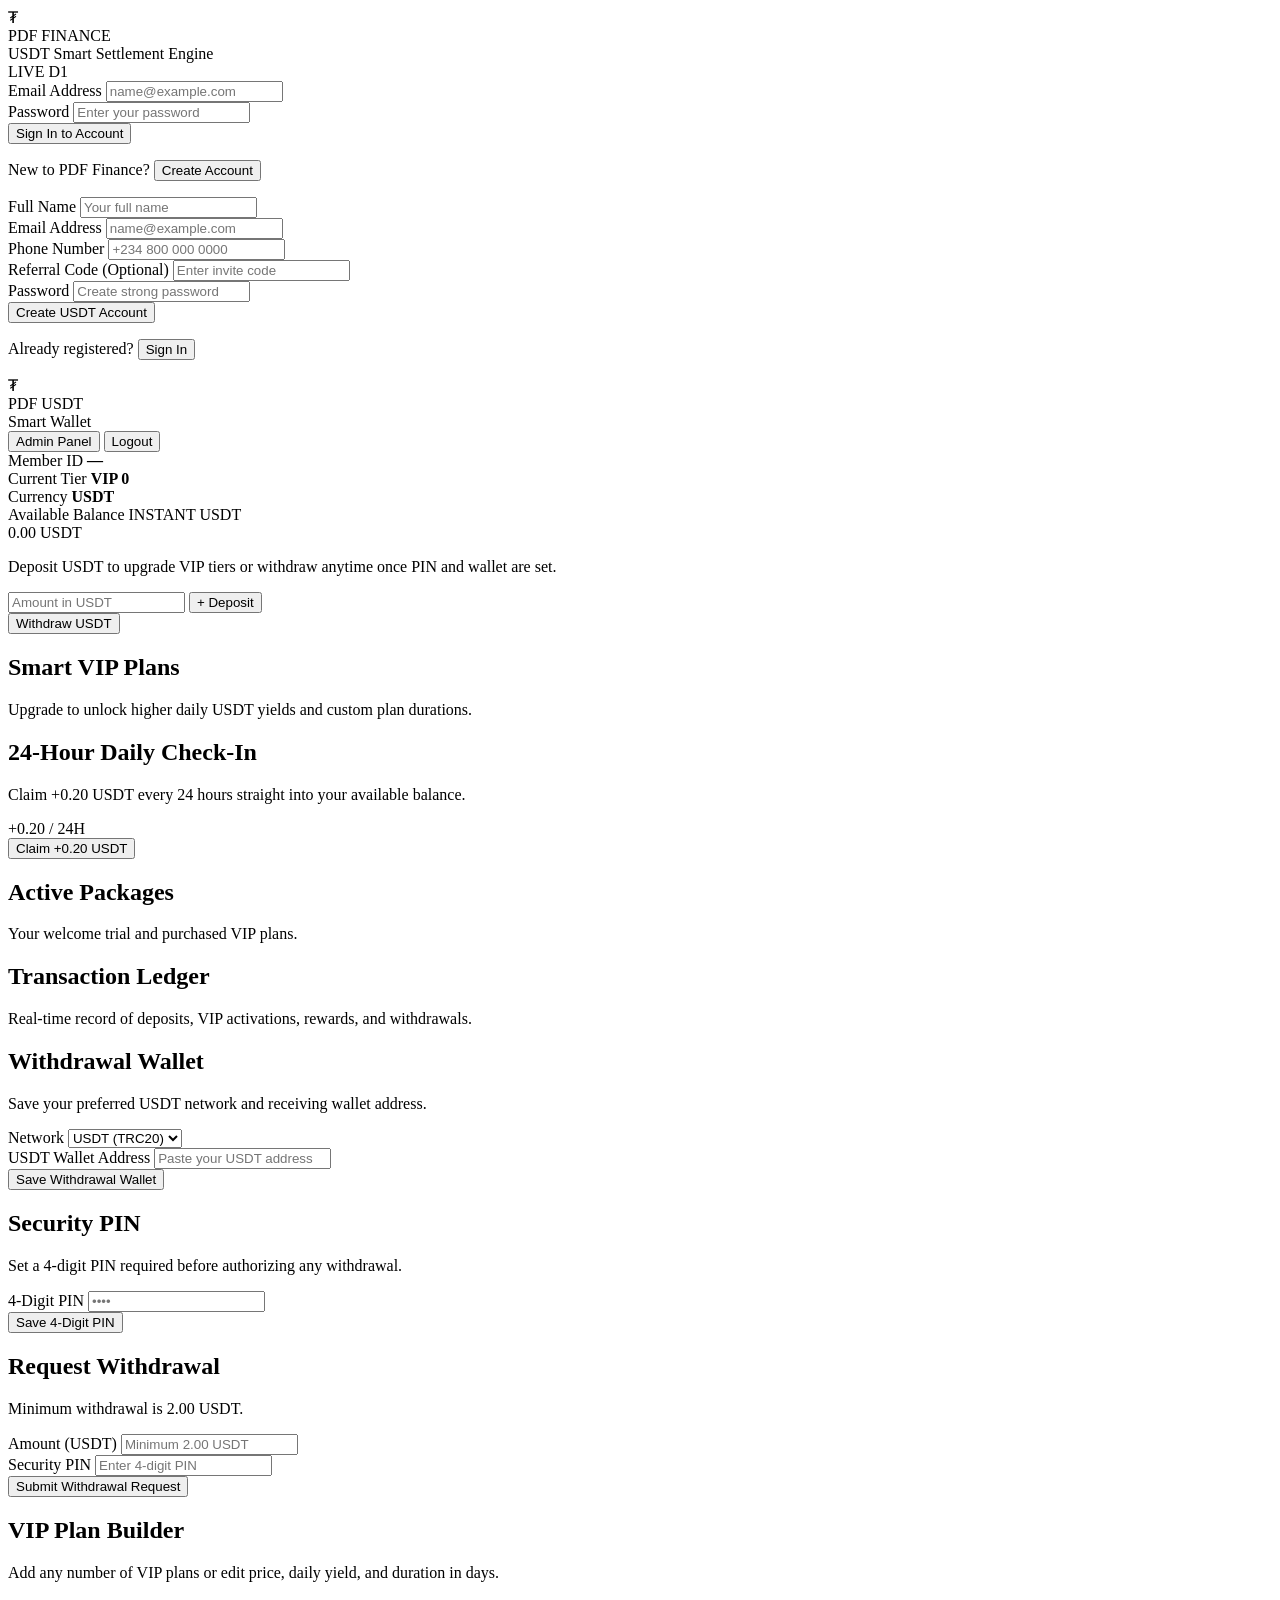
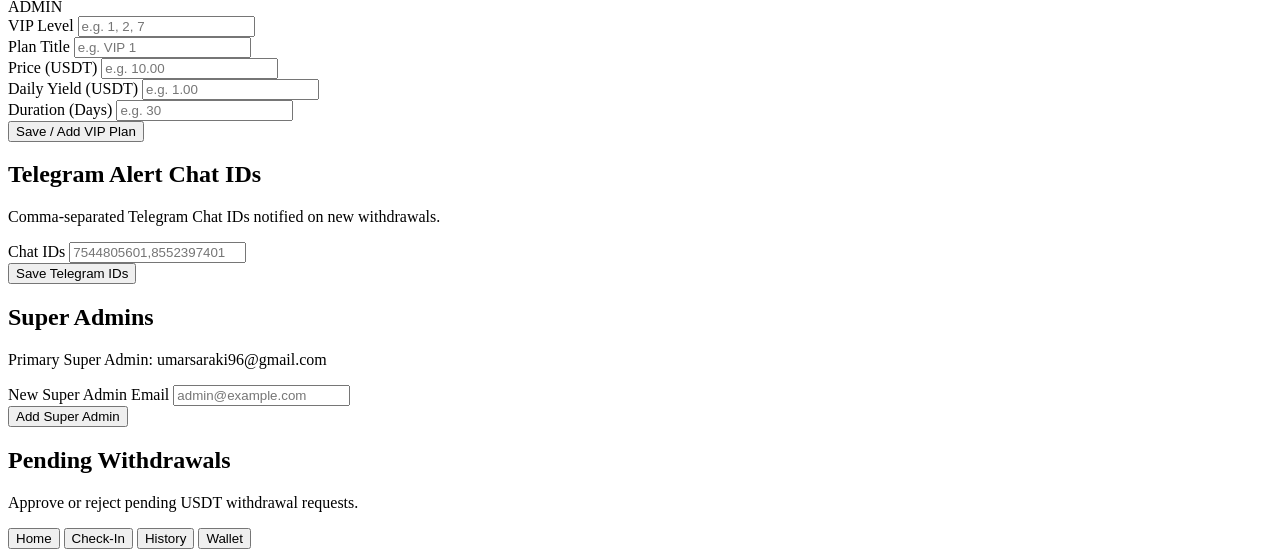
==== public/index.html @ 1a1895d1 "Add initial HTML structure for PDF USDT app Initial commit of the main HTML structure for the PDF US" ====
<!DOCTYPE html>
<html lang="en">
<head>
  <meta charset="UTF-8" />
  <meta name="viewport" content="width=device-width, initial-scale=1.0" />
  <title>PDF USDT — Smart Digital Finance</title>
  <link rel="preconnect" href="https://fonts.googleapis.com" />
  <link rel="preconnect" href="https://fonts.gstatic.com" crossorigin />
  <link href="https://fonts.googleapis.com/css2?family=Plus+Jakarta+Sans:wght@400;500;600;700;800&display=swap" rel="stylesheet" />
  <link rel="stylesheet" href="./styles.css" />
</head>
<body>

  <!-- Smart Notification Banner -->
  <div id="smartAlert" class="smart-alert info" role="status" aria-live="polite"></div>

  <!-- Authentication View -->
  <section id="authWrap" class="auth-wrap">
    <div class="auth-glow"></div>
    <div class="auth-card">
      <div class="auth-header">
        <div class="brand-group">
          <div class="brand-logo">₮</div>
          <div>
            <div class="brand-title">PDF FINANCE</div>
            <div class="brand-sub">USDT Smart Settlement Engine</div>
          </div>
        </div>
        <span class="pill-badge">LIVE D1</span>
      </div>

      <!-- Login Form -->
      <div id="loginBox">
        <form id="loginForm" class="stack-form">
          <div class="input-group">
            <label for="loginEmail">Email Address</label>
            <input type="email" id="loginEmail" placeholder="name@example.com" required />
          </div>
          <div class="input-group">
            <label for="loginPassword">Password</label>
            <input type="password" id="loginPassword" placeholder="Enter your password" required />
          </div>
          <button type="submit" class="btn btn-primary">Sign In to Account</button>
        </form>
        <p class="switch-text">
          New to PDF Finance? <button type="button" class="link-btn" onclick="toggleAuth('register')">Create Account</button>
        </p>
      </div>

      <!-- Register Form -->
      <div id="registerBox" class="hidden">
        <form id="registerForm" class="stack-form">
          <div class="input-group">
            <label for="regName">Full Name</label>
            <input type="text" id="regName" placeholder="Your full name" required />
          </div>
          <div class="input-group">
            <label for="regEmail">Email Address</label>
            <input type="email" id="regEmail" placeholder="name@example.com" required />
          </div>
          <div class="input-group">
            <label for="regPhone">Phone Number</label>
            <input type="tel" id="regPhone" placeholder="+234 800 000 0000" />
          </div>
          <div class="input-group">
            <label for="regReferral">Referral Code (Optional)</label>
            <input type="text" id="regReferral" placeholder="Enter invite code" />
          </div>
          <div class="input-group">
            <label for="regPassword">Password</label>
            <input type="password" id="regPassword" placeholder="Create strong password" required />
          </div>
          <button type="submit" class="btn btn-primary">Create USDT Account</button>
        </form>
        <p class="switch-text">
          Already registered? <button type="button" class="link-btn" onclick="toggleAuth('login')">Sign In</button>
        </p>
      </div>
    </div>
  </section>

  <!-- Main Application Shell -->
  <div id="appShell" class="app-shell">
    <header class="topbar">
      <div class="brand-group">
        <div class="brand-logo sm">₮</div>
        <div>
          <div class="brand-title sm">PDF USDT</div>
          <div class="brand-sub" id="topUserEmail">Smart Wallet</div>
        </div>
      </div>

      <div class="topbar-actions">
        <button id="adminNavBtn" class="btn btn-accent btn-sm hidden" onclick="switchSection('sec-admin', this)">Admin Panel</button>
        <button class="btn btn-secondary btn-sm" onclick="logout()">Logout</button>
      </div>
    </header>

    <main class="container">

      <!-- HOME SECTION -->
      <section id="sec-home" class="section active">
        <div class="stats-grid">
          <div class="stat-tile">
            <span class="stat-caption">Member ID</span>
            <strong class="stat-value" id="statId">—</strong>
          </div>
          <div class="stat-tile">
            <span class="stat-caption">Current Tier</span>
            <strong class="stat-value" id="statVip">VIP 0</strong>
          </div>
          <div class="stat-tile">
            <span class="stat-caption">Currency</span>
            <strong class="stat-value">USDT</strong>
          </div>
        </div>

        <div class="hero-wallet-card">
          <div class="hero-top-row">
            <span class="hero-label">Available Balance</span>
            <span class="pill-badge">INSTANT USDT</span>
          </div>
          <div class="hero-balance" id="balanceUsdt">0.00 USDT</div>
          <p class="hero-hint">Deposit USDT to upgrade VIP tiers or withdraw anytime once PIN and wallet are set.</p>

          <div class="wallet-quick-bar">
            <div class="deposit-inline">
              <input type="number" step="0.01" min="1" id="depositAmount" placeholder="Amount in USDT" />
              <button type="button" class="btn btn-primary" onclick="quickDeposit()">+ Deposit</button>
            </div>
            <button type="button" class="btn btn-secondary" onclick="switchSection('sec-wallet')">Withdraw USDT</button>
          </div>
        </div>

        <div class="panel-card">
          <div class="panel-head">
            <div>
              <h2>Smart VIP Plans</h2>
              <p>Upgrade to unlock higher daily USDT yields and custom plan durations.</p>
            </div>
          </div>
          <div id="vipGrid" class="plans-grid"></div>
        </div>
      </section>

      <!-- EARN / CHECK-IN SECTION -->
      <section id="sec-earn" class="section">
        <div class="panel-card">
          <div class="panel-head">
            <div>
              <h2>24-Hour Daily Check-In</h2>
              <p>Claim +0.20 USDT every 24 hours straight into your available balance.</p>
            </div>
            <span class="pill-badge">+0.20 / 24H</span>
          </div>
          <button type="button" id="checkinBtn" class="btn btn-primary" onclick="claimCheckin()">Claim +0.20 USDT</button>
        </div>

        <div class="panel-card">
          <div class="panel-head">
            <div>
              <h2>Active Packages</h2>
              <p>Your welcome trial and purchased VIP plans.</p>
            </div>
          </div>
          <div id="activePackagesBox" class="list-stack"></div>
        </div>
      </section>

      <!-- HISTORY SECTION -->
      <section id="sec-history" class="section">
        <div class="panel-card">
          <div class="panel-head">
            <div>
              <h2>Transaction Ledger</h2>
              <p>Real-time record of deposits, VIP activations, rewards, and withdrawals.</p>
            </div>
          </div>
          <div id="historyContainer" class="list-stack"></div>
        </div>
      </section>

      <!-- WALLET SECTION -->
      <section id="sec-wallet" class="section">
        <div class="panel-card">
          <div class="panel-head">
            <div>
              <h2>Withdrawal Wallet</h2>
              <p>Save your preferred USDT network and receiving wallet address.</p>
            </div>
          </div>
          <div class="stack-form">
            <div class="input-group">
              <label for="walletNetwork">Network</label>
              <select id="walletNetwork">
                <option value="TRC20">USDT (TRC20)</option>
                <option value="BEP20">USDT (BEP20)</option>
                <option value="ERC20">USDT (ERC20)</option>
              </select>
            </div>
            <div class="input-group">
              <label for="walletAddress">USDT Wallet Address</label>
              <input type="text" id="walletAddress" placeholder="Paste your USDT address" />
            </div>
            <button type="button" class="btn btn-primary" onclick="saveWallet()">Save Withdrawal Wallet</button>
          </div>
        </div>

        <div class="panel-card">
          <div class="panel-head">
            <div>
              <h2>Security PIN</h2>
              <p>Set a 4-digit PIN required before authorizing any withdrawal.</p>
            </div>
          </div>
          <div class="stack-form">
            <div class="input-group">
              <label for="newPin">4-Digit PIN</label>
              <input type="password" maxlength="4" inputmode="numeric" id="newPin" placeholder="••••" />
            </div>
            <button type="button" class="btn btn-secondary" onclick="savePin()">Save 4-Digit PIN</button>
          </div>
        </div>

        <div class="panel-card">
          <div class="panel-head">
            <div>
              <h2>Request Withdrawal</h2>
              <p>Minimum withdrawal is 2.00 USDT.</p>
            </div>
          </div>
          <div class="stack-form">
            <div class="input-group">
              <label for="withdrawAmount">Amount (USDT)</label>
              <input type="number" step="0.01" min="2" id="withdrawAmount" placeholder="Minimum 2.00 USDT" />
            </div>
            <div class="input-group">
              <label for="withdrawPin">Security PIN</label>
              <input type="password" maxlength="4" inputmode="numeric" id="withdrawPin" placeholder="Enter 4-digit PIN" />
            </div>
            <button type="button" class="btn btn-primary" onclick="submitWithdraw()">Submit Withdrawal Request</button>
          </div>
        </div>
      </section>

      <!-- ADMIN PANEL SECTION -->
      <section id="sec-admin" class="section">
        <div class="panel-card">
          <div class="panel-head">
            <div>
              <h2>VIP Plan Builder</h2>
              <p>Add any number of VIP plans or edit price, daily yield, and duration in days.</p>
            </div>
            <span class="pill-badge">ADMIN</span>
          </div>

          <div class="form-grid-2">
            <div class="input-group">
              <label for="planLevel">VIP Level</label>
              <input type="number" min="1" step="1" id="planLevel" placeholder="e.g. 1, 2, 7" />
            </div>
            <div class="input-group">
              <label for="planTitle">Plan Title</label>
              <input type="text" id="planTitle" placeholder="e.g. VIP 1" />
            </div>
            <div class="input-group">
              <label for="planPrice">Price (USDT)</label>
              <input type="number" min="0.01" step="0.01" id="planPrice" placeholder="e.g. 10.00" />
            </div>
            <div class="input-group">
              <label for="planDaily">Daily Yield (USDT)</label>
              <input type="number" min="0" step="0.01" id="planDaily" placeholder="e.g. 1.00" />
            </div>
            <div class="input-group full-span">
              <label for="planDuration">Duration (Days)</label>
              <input type="number" min="1" step="1" id="planDuration" placeholder="e.g. 30" />
            </div>
          </div>

          <button type="button" class="btn btn-primary" onclick="saveVipPlan()">Save / Add VIP Plan</button>
          <div id="adminPlansList" class="list-stack mt-16"></div>
        </div>

        <div class="panel-card">
          <div class="panel-head">
            <div>
              <h2>Telegram Alert Chat IDs</h2>
              <p>Comma-separated Telegram Chat IDs notified on new withdrawals.</p>
            </div>
          </div>
          <div class="stack-form">
            <div class="input-group">
              <label for="adminTelegramIds">Chat IDs</label>
              <input type="text" id="adminTelegramIds" placeholder="7544805601,8552397401" />
            </div>
            <button type="button" class="btn btn-primary" onclick="saveTelegramSettings()">Save Telegram IDs</button>
          </div>
        </div>

        <div class="panel-card">
          <div class="panel-head">
            <div>
              <h2>Super Admins</h2>
              <p>Primary Super Admin: umarsaraki96@gmail.com</p>
            </div>
          </div>
          <div class="stack-form">
            <div class="input-group">
              <label for="newSuperAdminEmail">New Super Admin Email</label>
              <input type="email" id="newSuperAdminEmail" placeholder="admin@example.com" />
            </div>
            <button type="button" class="btn btn-secondary" onclick="addSuperAdmin()">Add Super Admin</button>
          </div>
          <div id="superAdminsList" class="list-stack mt-16"></div>
        </div>

        <div class="panel-card">
          <div class="panel-head">
            <div>
              <h2>Pending Withdrawals</h2>
              <p>Approve or reject pending USDT withdrawal requests.</p>
            </div>
          </div>
          <div id="pendingWithdrawalsList" class="list-stack"></div>
        </div>
      </section>

    </main>

    <!-- Bottom Navigation -->
    <nav class="bottom-nav">
      <button type="button" class="nav-item active" data-target="sec-home" onclick="switchSection('sec-home', this)">Home</button>
      <button type="button" class="nav-item" data-target="sec-earn" onclick="switchSection('sec-earn', this)">Check-In</button>
      <button type="button" class="nav-item" data-target="sec-history" onclick="switchSection('sec-history', this)">History</button>
      <button type="button" class="nav-item" data-target="sec-wallet" onclick="switchSection('sec-wallet', this)">Wallet</button>
    </nav>
  </div>

  <script src="./app.js"></script>
</body>
</html>
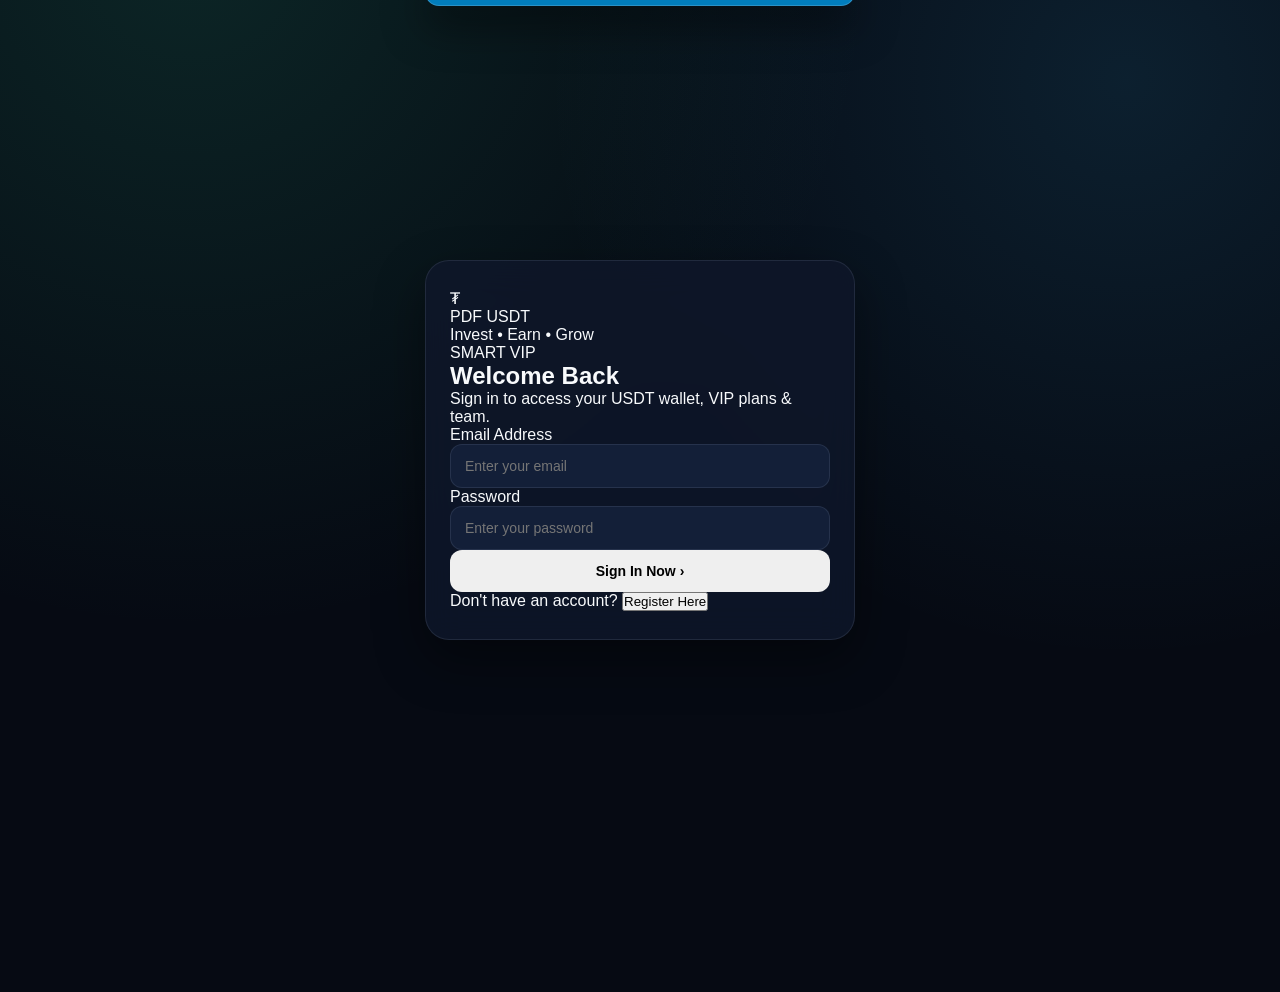
==== commit 32f64914: "Update print statement from 'Hello' to 'Goodbye'" ====
--- a/public/index.html
+++ b/public/index.html
@@ -3,194 +3,459 @@
 <head>
   <meta charset="UTF-8" />
   <meta name="viewport" content="width=device-width, initial-scale=1.0" />
-  <title>PDF USDT — Smart Digital Finance</title>
+  <title>PDF USDT — Invest • Earn • Grow</title>
   <link rel="preconnect" href="https://fonts.googleapis.com" />
   <link rel="preconnect" href="https://fonts.gstatic.com" crossorigin />
-  <link href="https://fonts.googleapis.com/css2?family=Plus+Jakarta+Sans:wght@400;500;600;700;800&display=swap" rel="stylesheet" />
+  <link href="https://fonts.googleapis.com/css2?family=Outfit:wght@500;600;700;800;900&display=swap" rel="stylesheet" />
   <link rel="stylesheet" href="./styles.css" />
 </head>
 <body>
 
-  <!-- Smart Notification Banner -->
   <div id="smartAlert" class="smart-alert info" role="status" aria-live="polite"></div>
 
-  <!-- Authentication View -->
+  <!-- AUTH VIEW -->
   <section id="authWrap" class="auth-wrap">
-    <div class="auth-glow"></div>
-    <div class="auth-card">
-      <div class="auth-header">
-        <div class="brand-group">
-          <div class="brand-logo">₮</div>
+    <div class="auth-card neon-green-box">
+      <div class="brand-header">
+        <div class="brand-left">
+          <div class="tether-mark">₮</div>
           <div>
-            <div class="brand-title">PDF FINANCE</div>
-            <div class="brand-sub">USDT Smart Settlement Engine</div>
-          </div>
-        </div>
-        <span class="pill-badge">LIVE D1</span>
+            <div class="brand-name">PDF <span>USDT</span></div>
+            <div class="brand-tagline">Invest • Earn • Grow</div>
+          </div>
+        </div>
+        <span class="live-chip">SMART VIP</span>
       </div>
 
-      <!-- Login Form -->
       <div id="loginBox">
-        <form id="loginForm" class="stack-form">
-          <div class="input-group">
+        <h2 class="auth-title">Welcome Back</h2>
+        <p class="auth-sub">Sign in to access your USDT wallet, VIP plans & team.</p>
+        <form id="loginForm" class="form-stack">
+          <div class="field">
             <label for="loginEmail">Email Address</label>
-            <input type="email" id="loginEmail" placeholder="name@example.com" required />
-          </div>
-          <div class="input-group">
+            <input type="email" id="loginEmail" placeholder="Enter your email" required />
+          </div>
+          <div class="field">
             <label for="loginPassword">Password</label>
             <input type="password" id="loginPassword" placeholder="Enter your password" required />
           </div>
-          <button type="submit" class="btn btn-primary">Sign In to Account</button>
+          <button type="submit" class="btn btn-gold-pill">Sign In Now <span class="arrow-circle">›</span></button>
         </form>
-        <p class="switch-text">
-          New to PDF Finance? <button type="button" class="link-btn" onclick="toggleAuth('register')">Create Account</button>
+        <p class="auth-switch">
+          Don't have an account? <button type="button" class="link-green" onclick="toggleAuth('register')">Register Here</button>
         </p>
       </div>
 
-      <!-- Register Form -->
       <div id="registerBox" class="hidden">
-        <form id="registerForm" class="stack-form">
-          <div class="input-group">
+        <h2 class="auth-title">Create Account</h2>
+        <p class="auth-sub">Join PDF USDT and start earning daily rewards.</p>
+        <form id="registerForm" class="form-stack">
+          <div class="field">
             <label for="regName">Full Name</label>
             <input type="text" id="regName" placeholder="Your full name" required />
           </div>
-          <div class="input-group">
+          <div class="field">
             <label for="regEmail">Email Address</label>
-            <input type="email" id="regEmail" placeholder="name@example.com" required />
-          </div>
-          <div class="input-group">
+            <input type="email" id="regEmail" placeholder="Enter your email" required />
+          </div>
+          <div class="field">
             <label for="regPhone">Phone Number</label>
             <input type="tel" id="regPhone" placeholder="+234 800 000 0000" />
           </div>
-          <div class="input-group">
+          <div class="field">
             <label for="regReferral">Referral Code (Optional)</label>
-            <input type="text" id="regReferral" placeholder="Enter invite code" />
-          </div>
-          <div class="input-group">
+            <input type="text" id="regReferral" placeholder="e.g. PDF783516" />
+          </div>
+          <div class="field">
             <label for="regPassword">Password</label>
-            <input type="password" id="regPassword" placeholder="Create strong password" required />
-          </div>
-          <button type="submit" class="btn btn-primary">Create USDT Account</button>
+            <input type="password" id="regPassword" placeholder="Create password" required />
+          </div>
+          <button type="submit" class="btn btn-gold-pill">Create Account <span class="arrow-circle">›</span></button>
         </form>
-        <p class="switch-text">
-          Already registered? <button type="button" class="link-btn" onclick="toggleAuth('login')">Sign In</button>
+        <p class="auth-switch">
+          Already have an account? <button type="button" class="link-green" onclick="toggleAuth('login')">Sign In</button>
         </p>
       </div>
     </div>
   </section>
 
-  <!-- Main Application Shell -->
+  <!-- MAIN APP -->
   <div id="appShell" class="app-shell">
-    <header class="topbar">
-      <div class="brand-group">
-        <div class="brand-logo sm">₮</div>
+    <!-- Top Header -->
+    <header class="top-bar">
+      <div class="brand-left">
+        <div class="tether-mark">₮</div>
         <div>
-          <div class="brand-title sm">PDF USDT</div>
-          <div class="brand-sub" id="topUserEmail">Smart Wallet</div>
+          <div class="brand-name">PDF <span>USDT</span></div>
+          <div class="brand-tagline">Invest • Earn • Grow</div>
         </div>
       </div>
 
-      <div class="topbar-actions">
-        <button id="adminNavBtn" class="btn btn-accent btn-sm hidden" onclick="switchSection('sec-admin', this)">Admin Panel</button>
-        <button class="btn btn-secondary btn-sm" onclick="logout()">Logout</button>
+      <div class="top-right-controls">
+        <button type="button" id="adminTopBtn" class="admin-pill-btn hidden" onclick="switchTab('sec-admin', this)">Admin</button>
+        <button type="button" class="bell-btn" onclick="switchTab('sec-support', this)" aria-label="Notifications">
+          <svg viewBox="0 0 24 24" fill="none" stroke="currentColor" stroke-width="2">
+            <path d="M18 8A6 6 0 0 0 6 8c0 7-3 9-3 9h18s-3-2-3-9"></path>
+            <path d="M13.73 21a2 2 0 0 1-3.46 0"></path>
+          </svg>
+          <span class="bell-badge">3</span>
+        </button>
+        <button type="button" class="avatar-btn" onclick="switchTab('sec-profile', this)" aria-label="Profile">
+          <svg viewBox="0 0 24 24" fill="currentColor">
+            <circle cx="12" cy="8" r="4"></circle>
+            <path d="M4 20c0-3.3 3.6-6 8-6s8 2.7 8 6"></path>
+          </svg>
+        </button>
       </div>
     </header>
 
-    <main class="container">
-
-      <!-- HOME SECTION -->
-      <section id="sec-home" class="section active">
-        <div class="stats-grid">
-          <div class="stat-tile">
-            <span class="stat-caption">Member ID</span>
-            <strong class="stat-value" id="statId">—</strong>
-          </div>
-          <div class="stat-tile">
-            <span class="stat-caption">Current Tier</span>
-            <strong class="stat-value" id="statVip">VIP 0</strong>
-          </div>
-          <div class="stat-tile">
-            <span class="stat-caption">Currency</span>
-            <strong class="stat-value">USDT</strong>
-          </div>
-        </div>
-
-        <div class="hero-wallet-card">
-          <div class="hero-top-row">
-            <span class="hero-label">Available Balance</span>
-            <span class="pill-badge">INSTANT USDT</span>
-          </div>
-          <div class="hero-balance" id="balanceUsdt">0.00 USDT</div>
-          <p class="hero-hint">Deposit USDT to upgrade VIP tiers or withdraw anytime once PIN and wallet are set.</p>
-
-          <div class="wallet-quick-bar">
-            <div class="deposit-inline">
-              <input type="number" step="0.01" min="1" id="depositAmount" placeholder="Amount in USDT" />
-              <button type="button" class="btn btn-primary" onclick="quickDeposit()">+ Deposit</button>
-            </div>
-            <button type="button" class="btn btn-secondary" onclick="switchSection('sec-wallet')">Withdraw USDT</button>
-          </div>
-        </div>
-
-        <div class="panel-card">
-          <div class="panel-head">
+    <main class="page-container">
+
+      <!-- 1. HOME TAB -->
+      <section id="sec-home" class="tab-section active">
+        <!-- Hero Banner -->
+        <div class="hero-banner neon-green-box">
+          <div class="hero-text-col">
+            <div class="hero-welcome">Welcome to</div>
+            <h1 class="hero-brand">PDF <span>USDT</span></h1>
+            <div class="hero-sub-bold">Smart Investment Platform</div>
+            <div class="hero-sub-italic">Earn Daily, Grow Forever</div>
+            <button type="button" class="btn-gold-cta" onclick="switchTab('sec-products')">
+              Start Earning Now <span class="cta-circle">›</span>
+            </button>
+          </div>
+          <div class="hero-visual-col" aria-hidden="true">
+            <div class="hero-coin-stack">
+              <div class="coin-disc">₮</div>
+              <div class="coin-pile">
+                <span></span><span></span><span></span>
+              </div>
+              <div class="growth-arrow">↗</div>
+            </div>
+          </div>
+        </div>
+
+        <div class="carousel-dots">
+          <span class="dot active"></span>
+          <span class="dot"></span>
+          <span class="dot"></span>
+        </div>
+
+        <!-- Member ID & Available Balance Bar -->
+        <div class="wallet-strip neon-green-box">
+          <div class="wallet-left">
+            <div class="mini-avatar">
+              <svg viewBox="0 0 24 24" fill="currentColor">
+                <circle cx="12" cy="8" r="4"></circle>
+                <path d="M4 20c0-3.3 3.6-6 8-6s8 2.7 8 6"></path>
+              </svg>
+            </div>
             <div>
-              <h2>Smart VIP Plans</h2>
-              <p>Upgrade to unlock higher daily USDT yields and custom plan durations.</p>
-            </div>
-          </div>
-          <div id="vipGrid" class="plans-grid"></div>
-        </div>
+              <div class="strip-label">Member ID</div>
+              <div class="strip-id-row">
+                <span id="homeMemberId" class="strip-id-val">PDF783516</span>
+                <button type="button" class="copy-mini-btn" onclick="copyMemberId()" title="Copy Member ID">⧉</button>
+              </div>
+              <span class="active-member-pill">✓ Active Member</span>
+            </div>
+          </div>
+
+          <div class="wallet-divider"></div>
+
+          <div class="wallet-right">
+            <div class="balance-head-row">
+              <span class="wallet-icon-box">💼</span>
+              <div>
+                <div class="strip-label">Available Balance</div>
+                <div id="homeBalanceVal" class="strip-balance-val">0.00 USDT</div>
+              </div>
+            </div>
+            <button type="button" class="btn-deposit-green" onclick="openDepositBox()">↓ Deposit</button>
+          </div>
+        </div>
+
+        <!-- Quick Deposit Drawer (when clicked) -->
+        <div id="depositDrawer" class="deposit-drawer neon-green-box hidden">
+          <div class="drawer-row">
+            <input type="number" step="0.01" min="1" id="depositInput" placeholder="Enter USDT deposit amount (e.g. 25)" />
+            <button type="button" class="btn-deposit-green" onclick="submitQuickDeposit()">Confirm Deposit</button>
+          </div>
+        </div>
+
+        <!-- 4 Colored Stat Cards -->
+        <div class="four-stats-grid">
+          <div class="color-stat-card theme-green">
+            <div class="stat-icon-circle">💰</div>
+            <div class="stat-card-title">Total Deposit</div>
+            <div id="statTotalDeposit" class="stat-card-num">0.00 USDT</div>
+          </div>
+          <div class="color-stat-card theme-blue">
+            <div class="stat-icon-circle">📈</div>
+            <div class="stat-card-title">Total Stake</div>
+            <div id="statTotalStake" class="stat-card-num">0.00 USDT</div>
+          </div>
+          <div class="color-stat-card theme-gold">
+            <div class="stat-icon-circle">🎁</div>
+            <div class="stat-card-title">Total Reward</div>
+            <div id="statTotalReward" class="stat-card-num">0.00 USDT</div>
+          </div>
+          <div class="color-stat-card theme-purple">
+            <div class="stat-icon-circle">👥</div>
+            <div class="stat-card-title">My Team</div>
+            <div id="statMyTeam" class="stat-card-num">0 Members</div>
+          </div>
+        </div>
+
+        <!-- VIP Plans Section -->
+        <div class="vip-section-header">
+          <div class="vip-sec-title"><span class="crown-emoji">👑</span> VIP Plans</div>
+          <button type="button" class="view-all-btn" onclick="switchTab('sec-products')">View All &gt;</button>
+        </div>
+
+        <div id="homeVipGrid" class="vip-three-grid"></div>
       </section>
 
-      <!-- EARN / CHECK-IN SECTION -->
-      <section id="sec-earn" class="section">
-        <div class="panel-card">
-          <div class="panel-head">
+      <!-- 2. SUPPORT TAB -->
+      <section id="sec-support" class="tab-section">
+        <div class="support-hero neon-green-box">
+          <div class="support-agent-badge">🎧</div>
+          <div class="support-hero-text">
+            <h2>Support <span>Center</span></h2>
+            <p>We are here to help you anytime, anywhere. Feel free to contact us!</p>
+            <button type="button" class="btn-live-pill" onclick="smartAlert('24/7 Live Support is online and ready.', 'success')">
+              🎧 24/7 Live Support
+            </button>
+          </div>
+          <div class="support-chat-bubble">•••</div>
+        </div>
+
+        <div class="support-two-grid">
+          <div class="support-box theme-green">
+            <div class="s-icon">💬</div>
+            <h3>Live Chat</h3>
+            <p>Chat with our support team instantly</p>
+            <button type="button" class="s-btn btn-g" onclick="smartAlert('Opening Live Chat desk...', 'info')">Start Chat &gt;</button>
+          </div>
+
+          <div class="support-box theme-blue">
+            <div class="s-icon">✈️</div>
+            <h3>Telegram Channel</h3>
+            <p>Follow us for latest updates and support</p>
+            <button type="button" class="s-btn btn-b" onclick="smartAlert('Telegram channel updates enabled.', 'info')">Follow Now &gt;</button>
+          </div>
+
+          <div class="support-box theme-green">
+            <div class="s-icon">💚</div>
+            <h3>WhatsApp Channel</h3>
+            <p>Join our WhatsApp channel for instant news</p>
+            <button type="button" class="s-btn btn-g" onclick="smartAlert('WhatsApp broadcast channel ready.', 'info')">Join Now &gt;</button>
+          </div>
+
+          <div class="support-box theme-purple">
+            <div class="s-icon">❓</div>
+            <h3>Frequently Asked Questions</h3>
+            <p>Find quick answers to common questions</p>
+            <button type="button" class="s-btn btn-p" onclick="toggleFaqBox()">View FAQ &gt;</button>
+          </div>
+        </div>
+
+        <div id="faqPanel" class="announcement-bar neon-green-box hidden" style="margin-bottom:14px;">
+          <div>
+            <strong>Quick FAQ</strong>
+            <p>Minimum withdrawal is 2.00 USDT. Set your USDT wallet & 4-digit PIN in Profile before withdrawing.</p>
+          </div>
+        </div>
+
+        <div class="announcement-bar neon-green-box">
+          <div class="ann-left">
+            <span class="megaphone">📣</span>
             <div>
-              <h2>24-Hour Daily Check-In</h2>
-              <p>Claim +0.20 USDT every 24 hours straight into your available balance.</p>
-            </div>
-            <span class="pill-badge">+0.20 / 24H</span>
-          </div>
-          <button type="button" id="checkinBtn" class="btn btn-primary" onclick="claimCheckin()">Claim +0.20 USDT</button>
-        </div>
-
-        <div class="panel-card">
-          <div class="panel-head">
+              <div class="ann-title">Latest Announcement</div>
+              <div class="ann-desc">Welcome to PDF USDT. Enjoy our services and grow together!</div>
+            </div>
+          </div>
+          <button type="button" class="view-all-btn" onclick="switchTab('sec-history')">View All &gt;</button>
+        </div>
+      </section>
+
+      <!-- 3. TEAM TAB -->
+      <section id="sec-team" class="tab-section">
+        <div class="team-banner neon-gold-box">
+          <div>
+            <h2 class="team-banner-title">Team <span>Dashboard</span></h2>
+            <p class="team-banner-sub">Build a strong team and earn more together</p>
+            <button type="button" class="btn-gold-cta" onclick="copyReferralLink()">
+              Grow Your Team <span class="cta-circle">›</span>
+            </button>
+          </div>
+          <div class="team-crown-art" aria-hidden="true">👑<br />👥</div>
+        </div>
+
+        <div class="four-stats-grid">
+          <div class="color-stat-card theme-green">
+            <div class="stat-icon-circle">👥</div>
+            <div id="teamTotalMembers" class="stat-card-num">0</div>
+            <div class="stat-card-title">Total Members</div>
+          </div>
+          <div class="color-stat-card theme-blue">
+            <div class="stat-icon-circle">👤+</div>
+            <div id="teamActiveMembers" class="stat-card-num">0</div>
+            <div class="stat-card-title">Active Members</div>
+          </div>
+          <div class="color-stat-card theme-gold">
+            <div class="stat-icon-circle"> hierarchy </div>
+            <div id="teamDirectRefs" class="stat-card-num">0</div>
+            <div class="stat-card-title">Direct Referrals</div>
+          </div>
+          <div class="color-stat-card theme-purple">
+            <div class="stat-icon-circle">💰</div>
+            <div id="teamEarningsVal" class="stat-card-num">0.00 USDT</div>
+            <div class="stat-card-title">Team Earnings</div>
+          </div>
+        </div>
+
+        <div class="referral-card neon-green-box">
+          <div class="ref-top">
+            <div class="ref-link-icon">🔗</div>
             <div>
-              <h2>Active Packages</h2>
-              <p>Your welcome trial and purchased VIP plans.</p>
-            </div>
-          </div>
-          <div id="activePackagesBox" class="list-stack"></div>
+              <h3>Your Referral Link</h3>
+              <p>Share this link to invite new members</p>
+            </div>
+          </div>
+          <div class="ref-copy-row">
+            <input type="text" id="referralLinkInput" readonly value="https://pdfusdt.com/register?ref=PDF783516" />
+            <button type="button" class="btn-copy-green" onclick="copyReferralLink()">📋 Copy</button>
+          </div>
+          <div class="ref-share-row">
+            <button type="button" class="share-wa-btn" onclick="shareReferral('whatsapp')">💚 Share on WhatsApp</button>
+            <button type="button" class="share-tg-btn" onclick="shareReferral('telegram')">✈️ Share on Telegram</button>
+          </div>
+        </div>
+
+        <div class="team-members-card neon-green-box">
+          <div class="vip-section-header" style="margin-bottom:12px;">
+            <div class="vip-sec-title">👥 Your Team Members</div>
+            <button type="button" class="view-all-btn" onclick="smartAlert('Team network synced with D1.', 'info')">View All &gt;</button>
+          </div>
+          <div class="members-strip">
+            <div class="member-slot"><div class="slot-ring">👤</div><span>user001</span><small>12-11-2025</small></div>
+            <div class="member-slot"><div class="slot-ring">👤</div><span>user002</span><small>12-11-2025</small></div>
+            <div class="member-slot"><div class="slot-ring">👤</div><span>user003</span><small>12-11-2025</small></div>
+            <div class="member-slot"><div class="slot-ring">👤</div><span>user004</span><small>12-11-2025</small></div>
+            <div class="member-slot"><div class="slot-ring">👤</div><span>user005</span><small>12-11-2025</small></div>
+          </div>
+        </div>
+
+        <div class="performance-bar neon-green-box">
+          <div class="perf-left">
+            <span class="trophy-ico">🏆</span>
+            <div>
+              <div class="ann-title">Team Performance</div>
+              <div class="ann-desc">Your team is growing stronger!</div>
+            </div>
+          </div>
+          <div class="perf-right">
+            <span class="chart-ico">📊</span>
+            <div>
+              <div id="perfEarnings" class="perf-num">0.00 USDT</div>
+              <div class="ann-desc">Total Team Earnings</div>
+            </div>
+          </div>
         </div>
       </section>
 
-      <!-- HISTORY SECTION -->
-      <section id="sec-history" class="section">
-        <div class="panel-card">
-          <div class="panel-head">
+      <!-- 4. PRODUCTS TAB -->
+      <section id="sec-products" class="tab-section">
+        <div class="products-hero neon-green-box">
+          <div>
+            <h2 class="prod-hero-title">📦 Products</h2>
+            <p class="prod-hero-sub">View your current VIP product and track your earnings</p>
+          </div>
+          <div class="prod-crown-box">👑<br /><small>VIP</small></div>
+        </div>
+
+        <div class="current-product-card neon-green-box">
+          <div class="current-prod-tag">✓ Your Current Product</div>
+          <div class="current-prod-body">
+            <div class="vip-gold-badge">
+              <div class="badge-crown">👑</div>
+              <div id="prodActiveTitle" class="badge-vip-name">VIP 0</div>
+              <div id="prodActivePrice" class="badge-vip-price">Free Trial</div>
+            </div>
+            <div class="prod-details-col">
+              <div class="prod-detail-line"><span>📅</span> <strong>Start Date:</strong> <span id="prodStartDate">—</span></div>
+              <div class="prod-detail-line"><span>⏱️</span> <strong>Duration:</strong> <span id="prodDuration">3 Days</span></div>
+              <div class="prod-detail-line">
+                <span>✓</span> <strong>Status:</strong> <span class="status-pill-active">Active</span>
+              </div>
+            </div>
+          </div>
+        </div>
+
+        <div class="earning-timer-bar neon-green-box">
+          <div class="earn-left">
+            <span class="sack-ico">💰</span>
             <div>
-              <h2>Transaction Ledger</h2>
-              <p>Real-time record of deposits, VIP activations, rewards, and withdrawals.</p>
-            </div>
-          </div>
-          <div id="historyContainer" class="list-stack"></div>
-        </div>
+              <div class="small-muted">Daily Earning</div>
+              <div id="prodDailyVal" class="earn-big-green">0.20 USDT</div>
+              <div class="earn-sub-green">(Daily Check-In / VIP Yield)</div>
+            </div>
+          </div>
+          <div class="earn-right">
+            <div class="small-muted">Next Earning In:</div>
+            <div id="countdownClock" class="countdown-digits">23:59:12</div>
+            <div class="clock-labels"><span>Hrs</span><span>Min</span><span>Sec</span></div>
+            <button type="button" id="prodCheckinBtn" class="btn-claim-mini" onclick="claimDailyReward()">Claim Reward</button>
+          </div>
+        </div>
+
+        <div class="four-stats-grid three-cols">
+          <div class="color-stat-card theme-blue">
+            <div class="stat-icon-circle">📈</div>
+            <div class="stat-card-title">Total Earnings</div>
+            <div id="prodTotalEarnings" class="stat-card-num">0.00 USDT</div>
+          </div>
+          <div class="color-stat-card theme-purple">
+            <div class="stat-icon-circle">📅</div>
+            <div class="stat-card-title">Days Left</div>
+            <div id="prodDaysLeft" class="stat-card-num">3 Days</div>
+          </div>
+          <div class="color-stat-card theme-green">
+            <div class="stat-icon-circle">🪙</div>
+            <div class="stat-card-title">Total Deposit</div>
+            <div id="prodTotalDeposit" class="stat-card-num">0.00 USDT</div>
+          </div>
+        </div>
+
+        <div class="upgrade-cta-bar neon-green-box">
+          <div class="upgrade-left">
+            <span class="chart-up">📈</span>
+            <div>
+              <div class="ann-title">Upgrade Your Product</div>
+              <div class="ann-desc">Choose a higher VIP plan and earn more!</div>
+            </div>
+          </div>
+          <button type="button" class="btn-gold-cta compact" onclick="scrollToAllPlans()">👑 View VIP Plans &gt;</button>
+        </div>
+
+        <div id="allVipPlansContainer" class="vip-three-grid" style="margin-top:14px;"></div>
       </section>
 
-      <!-- WALLET SECTION -->
-      <section id="sec-wallet" class="section">
-        <div class="panel-card">
-          <div class="panel-head">
-            <div>
-              <h2>Withdrawal Wallet</h2>
-              <p>Save your preferred USDT network and receiving wallet address.</p>
-            </div>
-          </div>
-          <div class="stack-form">
-            <div class="input-group">
+      <!-- 5. PROFILE & WALLET TAB -->
+      <section id="sec-profile" class="tab-section">
+        <div class="wallet-strip neon-green-box" style="margin-bottom:14px;">
+          <div>
+            <div class="strip-label">Account Email</div>
+            <div id="profileEmailVal" class="strip-id-val" style="font-size:15px;">—</div>
+            <span class="active-member-pill">✓ Verified Member</span>
+          </div>
+          <button type="button" class="btn-logout-dark" onclick="logout()">Logout</button>
+        </div>
+
+        <div class="dark-panel neon-green-box">
+          <h3 class="panel-heading">USDT Withdrawal Wallet</h3>
+          <div class="form-stack">
+            <div class="field">
               <label for="walletNetwork">Network</label>
               <select id="walletNetwork">
                 <option value="TRC20">USDT (TRC20)</option>
@@ -198,144 +463,139 @@
                 <option value="ERC20">USDT (ERC20)</option>
               </select>
             </div>
-            <div class="input-group">
+            <div class="field">
               <label for="walletAddress">USDT Wallet Address</label>
-              <input type="text" id="walletAddress" placeholder="Paste your USDT address" />
-            </div>
-            <button type="button" class="btn btn-primary" onclick="saveWallet()">Save Withdrawal Wallet</button>
-          </div>
-        </div>
-
-        <div class="panel-card">
-          <div class="panel-head">
-            <div>
-              <h2>Security PIN</h2>
-              <p>Set a 4-digit PIN required before authorizing any withdrawal.</p>
-            </div>
-          </div>
-          <div class="stack-form">
-            <div class="input-group">
-              <label for="newPin">4-Digit PIN</label>
+              <input type="text" id="walletAddress" placeholder="Enter your USDT address" />
+            </div>
+            <button type="button" class="btn-deposit-green" onclick="saveWalletAddress()">Save Withdrawal Wallet</button>
+          </div>
+        </div>
+
+        <div class="dark-panel neon-green-box">
+          <h3 class="panel-heading">4-Digit Security PIN</h3>
+          <div class="form-stack">
+            <div class="field">
+              <label for="newPin">Set / Update 4-Digit PIN</label>
               <input type="password" maxlength="4" inputmode="numeric" id="newPin" placeholder="••••" />
             </div>
-            <button type="button" class="btn btn-secondary" onclick="savePin()">Save 4-Digit PIN</button>
-          </div>
-        </div>
-
-        <div class="panel-card">
-          <div class="panel-head">
-            <div>
-              <h2>Request Withdrawal</h2>
-              <p>Minimum withdrawal is 2.00 USDT.</p>
-            </div>
-          </div>
-          <div class="stack-form">
-            <div class="input-group">
+            <button type="button" class="btn-live-pill" onclick="saveSecurityPin()">Save Security PIN</button>
+          </div>
+        </div>
+
+        <div class="dark-panel neon-green-box">
+          <h3 class="panel-heading">Withdraw USDT (Min 2.00 USDT)</h3>
+          <div class="form-stack">
+            <div class="field">
               <label for="withdrawAmount">Amount (USDT)</label>
               <input type="number" step="0.01" min="2" id="withdrawAmount" placeholder="Minimum 2.00 USDT" />
             </div>
-            <div class="input-group">
-              <label for="withdrawPin">Security PIN</label>
+            <div class="field">
+              <label for="withdrawPin">4-Digit Security PIN</label>
               <input type="password" maxlength="4" inputmode="numeric" id="withdrawPin" placeholder="Enter 4-digit PIN" />
             </div>
-            <button type="button" class="btn btn-primary" onclick="submitWithdraw()">Submit Withdrawal Request</button>
+            <button type="button" class="btn-gold-cta full-w" onclick="submitWithdrawal()">Confirm Withdrawal</button>
           </div>
         </div>
       </section>
 
-      <!-- ADMIN PANEL SECTION -->
-      <section id="sec-admin" class="section">
-        <div class="panel-card">
-          <div class="panel-head">
-            <div>
-              <h2>VIP Plan Builder</h2>
-              <p>Add any number of VIP plans or edit price, daily yield, and duration in days.</p>
-            </div>
-            <span class="pill-badge">ADMIN</span>
-          </div>
-
-          <div class="form-grid-2">
-            <div class="input-group">
-              <label for="planLevel">VIP Level</label>
-              <input type="number" min="1" step="1" id="planLevel" placeholder="e.g. 1, 2, 7" />
-            </div>
-            <div class="input-group">
-              <label for="planTitle">Plan Title</label>
-              <input type="text" id="planTitle" placeholder="e.g. VIP 1" />
-            </div>
-            <div class="input-group">
-              <label for="planPrice">Price (USDT)</label>
-              <input type="number" min="0.01" step="0.01" id="planPrice" placeholder="e.g. 10.00" />
-            </div>
-            <div class="input-group">
-              <label for="planDaily">Daily Yield (USDT)</label>
-              <input type="number" min="0" step="0.01" id="planDaily" placeholder="e.g. 1.00" />
-            </div>
-            <div class="input-group full-span">
-              <label for="planDuration">Duration (Days)</label>
-              <input type="number" min="1" step="1" id="planDuration" placeholder="e.g. 30" />
-            </div>
-          </div>
-
-          <button type="button" class="btn btn-primary" onclick="saveVipPlan()">Save / Add VIP Plan</button>
-          <div id="adminPlansList" class="list-stack mt-16"></div>
-        </div>
-
-        <div class="panel-card">
-          <div class="panel-head">
-            <div>
-              <h2>Telegram Alert Chat IDs</h2>
-              <p>Comma-separated Telegram Chat IDs notified on new withdrawals.</p>
-            </div>
-          </div>
-          <div class="stack-form">
-            <div class="input-group">
-              <label for="adminTelegramIds">Chat IDs</label>
-              <input type="text" id="adminTelegramIds" placeholder="7544805601,8552397401" />
-            </div>
-            <button type="button" class="btn btn-primary" onclick="saveTelegramSettings()">Save Telegram IDs</button>
-          </div>
-        </div>
-
-        <div class="panel-card">
-          <div class="panel-head">
-            <div>
-              <h2>Super Admins</h2>
-              <p>Primary Super Admin: umarsaraki96@gmail.com</p>
-            </div>
-          </div>
-          <div class="stack-form">
-            <div class="input-group">
-              <label for="newSuperAdminEmail">New Super Admin Email</label>
-              <input type="email" id="newSuperAdminEmail" placeholder="admin@example.com" />
-            </div>
-            <button type="button" class="btn btn-secondary" onclick="addSuperAdmin()">Add Super Admin</button>
-          </div>
-          <div id="superAdminsList" class="list-stack mt-16"></div>
-        </div>
-
-        <div class="panel-card">
-          <div class="panel-head">
-            <div>
-              <h2>Pending Withdrawals</h2>
-              <p>Approve or reject pending USDT withdrawal requests.</p>
-            </div>
-          </div>
-          <div id="pendingWithdrawalsList" class="list-stack"></div>
+      <!-- TRANSACTION HISTORY VIEW -->
+      <section id="sec-history" class="tab-section">
+        <div class="dark-panel neon-green-box">
+          <div class="vip-section-header" style="margin-bottom:12px;">
+            <div class="vip-sec-title">📜 Transaction History</div>
+            <button type="button" class="view-all-btn" onclick="switchTab('sec-home')">Back Home &gt;</button>
+          </div>
+          <div id="txHistoryList" class="tx-stack"></div>
         </div>
       </section>
 
+      <!-- SUPER ADMIN PANEL VIEW -->
+      <section id="sec-admin" class="tab-section">
+        <div class="dark-panel neon-gold-box">
+          <h3 class="panel-heading">👑 VIP Plan Builder (Add / Edit Any Plan)</h3>
+          <p class="auth-sub" style="margin-bottom:12px;">Set VIP level, title, price (USDT), daily yield (USDT), and duration (days).</p>
+          <div class="admin-plan-grid">
+            <div class="field">
+              <label for="adminPlanLevel">VIP Level</label>
+              <input type="number" min="1" step="1" id="adminPlanLevel" placeholder="1, 2, 3..." />
+            </div>
+            <div class="field">
+              <label for="adminPlanTitle">Plan Name</label>
+              <input type="text" id="adminPlanTitle" placeholder="VIP 1" />
+            </div>
+            <div class="field">
+              <label for="adminPlanPrice">Price (USDT)</label>
+              <input type="number" min="0.01" step="0.01" id="adminPlanPrice" placeholder="10.00" />
+            </div>
+            <div class="field">
+              <label for="adminPlanDaily">Daily Yield (USDT)</label>
+              <input type="number" min="0" step="0.01" id="adminPlanDaily" placeholder="1.00" />
+            </div>
+            <div class="field full-w">
+              <label for="adminPlanDuration">Duration (Days)</label>
+              <input type="number" min="1" step="1" id="adminPlanDuration" placeholder="30" />
+            </div>
+          </div>
+          <button type="button" class="btn-gold-cta full-w" onclick="saveAdminPlan()">Save / Add VIP Plan</button>
+          <div id="adminPlansContainer" class="tx-stack" style="margin-top:14px;"></div>
+        </div>
+
+        <div class="dark-panel neon-green-box">
+          <h3 class="panel-heading">Telegram Chat IDs</h3>
+          <div class="form-stack">
+            <div class="field">
+              <label for="adminTgIds">Comma-separated Telegram Chat IDs</label>
+              <input type="text" id="adminTgIds" placeholder="7544805601,8552397401" />
+            </div>
+            <button type="button" class="btn-deposit-green" onclick="saveAdminTgIds()">Save Telegram IDs</button>
+          </div>
+        </div>
+
+        <div class="dark-panel neon-green-box">
+          <h3 class="panel-heading">Super Admins (Primary: umarsaraki96@gmail.com)</h3>
+          <div class="form-stack">
+            <div class="field">
+              <label for="newSuperAdminInput">Add New Super Admin Email</label>
+              <input type="email" id="newSuperAdminInput" placeholder="admin@example.com" />
+            </div>
+            <button type="button" class="btn-live-pill" onclick="addNewSuperAdmin()">Add Super Admin</button>
+          </div>
+          <div id="superAdminsContainer" class="tx-stack" style="margin-top:12px;"></div>
+        </div>
+
+        <div class="dark-panel neon-green-box">
+          <h3 class="panel-heading">Pending Withdrawals</h3>
+          <div id="pendingWithdrawalsContainer" class="tx-stack"></div>
+        </div>
+      </section>
+
     </main>
 
-    <!-- Bottom Navigation -->
+    <!-- Bottom Navigation (Matches Screenshot 5 Tabs) -->
     <nav class="bottom-nav">
-      <button type="button" class="nav-item active" data-target="sec-home" onclick="switchSection('sec-home', this)">Home</button>
-      <button type="button" class="nav-item" data-target="sec-earn" onclick="switchSection('sec-earn', this)">Check-In</button>
-      <button type="button" class="nav-item" data-target="sec-history" onclick="switchSection('sec-history', this)">History</button>
-      <button type="button" class="nav-item" data-target="sec-wallet" onclick="switchSection('sec-wallet', this)">Wallet</button>
+      <button type="button" class="nav-tab active" data-target="sec-home" onclick="switchTab('sec-home', this)">
+        <span class="nav-ico">🏠</span>
+        <span>Home</span>
+      </button>
+      <button type="button" class="nav-tab" data-target="sec-support" onclick="switchTab('sec-support', this)">
+        <span class="nav-ico">🎧</span>
+        <span>Support</span>
+      </button>
+      <button type="button" class="nav-tab" data-target="sec-team" onclick="switchTab('sec-team', this)">
+        <span class="nav-ico">👥</span>
+        <span>Team</span>
+      </button>
+      <button type="button" class="nav-tab" data-target="sec-products" onclick="switchTab('sec-products', this)">
+        <span class="nav-ico">📦</span>
+        <span>Products</span>
+      </button>
+      <button type="button" class="nav-tab" data-target="sec-profile" onclick="switchTab('sec-profile', this)">
+        <span class="nav-ico">👤</span>
+        <span>Profile</span>
+      </button>
     </nav>
   </div>
 
   <script src="./app.js"></script>
 </body>
-</html>
+  </html>
--- a/public/styles.css
+++ b/public/styles.css
@@ -0,0 +1,610 @@
+:root {
+  --bg-main: #060a13;
+  --bg-elevated: #0d1526;
+  --bg-card: rgba(15, 23, 42, 0.84);
+  --bg-input: #131f38;
+  --border-subtle: rgba(148, 163, 184, 0.15);
+  --border-glow: rgba(52, 211, 153, 0.45);
+  --text-primary: #f8fafc;
+  --text-secondary: #94a3b8;
+  --usdt-green: #26a17b;
+  --usdt-mint: #34d399;
+  --sky-accent: #38bdf8;
+  --danger: #f87171;
+  --warning: #fbbf24;
+  --radius-xl: 24px;
+  --radius-lg: 18px;
+  --radius-md: 12px;
+  --shadow-card: 0 20px 50px rgba(0, 0, 0, 0.42);
+}
+
+* {
+  box-sizing: border-box;
+  margin: 0;
+  padding: 0;
+}
+
+html,
+body {
+  background-color: var(--bg-main);
+  color: var(--text-primary);
+  font-family: "Plus Jakarta Sans", -apple-system, BlinkMacSystemFont, "Segoe UI", sans-serif;
+  min-height: 100vh;
+  -webkit-font-smoothing: antialiased;
+}
+
+body {
+  padding-bottom: 92px;
+  background-image:
+    radial-gradient(circle at 15% -5%, rgba(38, 161, 123, 0.18), transparent 45%),
+    radial-gradient(circle at 88% 8%, rgba(56, 189, 248, 0.12), transparent 40%);
+}
+
+/* Smart Notification Toast */
+.smart-alert {
+  position: fixed;
+  top: 18px;
+  left: 50%;
+  transform: translateX(-50%) translateY(-140%);
+  width: min(92vw, 430px);
+  padding: 14px 18px;
+  border-radius: 14px;
+  font-size: 13.5px;
+  font-weight: 600;
+  text-align: center;
+  z-index: 9999;
+  backdrop-filter: blur(14px);
+  border: 1px solid rgba(255, 255, 255, 0.16);
+  box-shadow: 0 18px 42px rgba(0, 0, 0, 0.5);
+  transition: transform 0.28s cubic-bezier(0.22, 1, 0.36, 1);
+}
+
+.smart-alert.show {
+  transform: translateX(-50%) translateY(0);
+}
+
+.smart-alert.success {
+  background: rgba(16, 185, 129, 0.94);
+  color: #ffffff;
+}
+
+.smart-alert.error {
+  background: rgba(239, 68, 68, 0.94);
+  color: #ffffff;
+}
+
+.smart-alert.info {
+  background: rgba(2, 132, 199, 0.94);
+  color: #ffffff;
+}
+
+/* Auth Screen */
+.auth-wrap {
+  position: relative;
+  min-height: 100vh;
+  display: flex;
+  align-items: center;
+  justify-content: center;
+  padding: 22px;
+  overflow: hidden;
+}
+
+.auth-glow {
+  position: absolute;
+  width: 440px;
+  height: 440px;
+  border-radius: 50%;
+  background: radial-gradient(circle, rgba(52, 211, 153, 0.2), transparent 70%);
+  top: 6%;
+  pointer-events: none;
+}
+
+.auth-card {
+  position: relative;
+  width: 100%;
+  max-width: 430px;
+  background: var(--bg-card);
+  backdrop-filter: blur(18px);
+  border: 1px solid var(--border-subtle);
+  border-radius: var(--radius-xl);
+  padding: 28px 24px;
+  box-shadow: var(--shadow-card);
+}
+
+.auth-header {
+  display: flex;
+  align-items: center;
+  justify-content: space-between;
+  gap: 12px;
+  margin-bottom: 22px;
+}
+
+.brand-group {
+  display: flex;
+  align-items: center;
+  gap: 12px;
+}
+
+.brand-logo {
+  width: 44px;
+  height: 44px;
+  border-radius: 14px;
+  background: linear-gradient(135deg, var(--usdt-green), #0f766e);
+  color: #ffffff;
+  font-size: 21px;
+  font-weight: 800;
+  display: grid;
+  place-items: center;
+  box-shadow: 0 10px 24px rgba(38, 161, 123, 0.35);
+}
+
+.brand-logo.sm {
+  width: 36px;
+  height: 36px;
+  font-size: 17px;
+  border-radius: 11px;
+}
+
+.brand-title {
+  font-size: 18px;
+  font-weight: 800;
+  letter-spacing: 0.3px;
+}
+
+.brand-title.sm {
+  font-size: 15px;
+}
+
+.brand-sub {
+  font-size: 12px;
+  color: var(--text-secondary);
+}
+
+.pill-badge {
+  font-size: 10.5px;
+  font-weight: 700;
+  letter-spacing: 0.6px;
+  padding: 5px 10px;
+  border-radius: 999px;
+  color: var(--usdt-mint);
+  background: rgba(52, 211, 153, 0.12);
+  border: 1px solid rgba(52, 211, 153, 0.32);
+}
+
+/* Forms & Inputs */
+.stack-form {
+  display: flex;
+  flex-direction: column;
+  gap: 14px;
+}
+
+.form-grid-2 {
+  display: grid;
+  grid-template-columns: repeat(2, 1fr);
+  gap: 12px;
+  margin-bottom: 14px;
+}
+
+.full-span {
+  grid-column: 1 / -1;
+}
+
+.input-group {
+  display: flex;
+  flex-direction: column;
+  gap: 6px;
+}
+
+.input-group label {
+  font-size: 12px;
+  font-weight: 600;
+  color: var(--text-secondary);
+}
+
+input,
+select {
+  width: 100%;
+  padding: 13px 14px;
+  border-radius: var(--radius-md);
+  border: 1px solid var(--border-subtle);
+  background: var(--bg-input);
+  color: var(--text-primary);
+  font-size: 14px;
+  font-family: inherit;
+  outline: none;
+  transition: border-color 0.18s ease, box-shadow 0.18s ease;
+}
+
+input:focus,
+select:focus {
+  border-color: var(--usdt-mint);
+  box-shadow: 0 0 0 3px rgba(52, 211, 153, 0.15);
+}
+
+/* Buttons */
+.btn {
+  width: 100%;
+  padding: 13px 16px;
+  border-radius: var(--radius-md);
+  border: none;
+  font-family: inherit;
+  font-size: 14px;
+  font-weight: 700;
+  cursor: pointer;
+  transition: transform 0.12s ease, opacity 0.2s ease, box-shadow 0.2s ease;
+}
+
+.btn:hover:not(:disabled) {
+  filter: brightness(1.05);
+}
+
+.btn:active:not(:disabled) {
+  transform: scale(0.985);
+}
+
+.btn:disabled {
+  opacity: 0.45;
+  cursor: not-allowed;
+}
+
+.btn-primary {
+  background: linear-gradient(135deg, var(--usdt-green), #15803d);
+  color: #ffffff;
+  box-shadow: 0 10px 24px rgba(21, 128, 61, 0.32);
+}
+
+.btn-secondary {
+  background: var(--bg-input);
+  color: var(--text-primary);
+  border: 1px solid var(--border-subtle);
+}
+
+.btn-accent {
+  background: linear-gradient(135deg, #0284c7, #2563eb);
+  color: #ffffff;
+}
+
+.btn-sm {
+  width: auto;
+  padding: 8px 13px;
+  font-size: 12px;
+  border-radius: 10px;
+}
+
+.switch-text {
+  margin-top: 16px;
+  text-align: center;
+  font-size: 13px;
+  color: var(--text-secondary);
+}
+
+.link-btn {
+  background: none;
+  border: none;
+  color: var(--usdt-mint);
+  font-weight: 700;
+  font-size: 13px;
+  cursor: pointer;
+}
+
+/* App Shell */
+.app-shell {
+  display: none;
+}
+
+.topbar {
+  position: sticky;
+  top: 0;
+  z-index: 60;
+  display: flex;
+  align-items: center;
+  justify-content: space-between;
+  gap: 12px;
+  padding: 14px 20px;
+  background: rgba(6, 10, 19, 0.84);
+  backdrop-filter: blur(14px);
+  border-bottom: 1px solid var(--border-subtle);
+}
+
+.topbar-actions {
+  display: flex;
+  align-items: center;
+  gap: 8px;
+}
+
+.container {
+  max-width: 920px;
+  margin: 0 auto;
+  padding: 18px 16px;
+}
+
+.section {
+  display: none;
+  animation: fadeSlide 0.22s ease;
+}
+
+.section.active {
+  display: block;
+}
+
+@keyframes fadeSlide {
+  from {
+    opacity: 0;
+    transform: translateY(6px);
+  }
+  to {
+    opacity: 1;
+    transform: translateY(0);
+  }
+}
+
+/* Stats & Wallet Hero */
+.stats-grid {
+  display: grid;
+  grid-template-columns: repeat(3, 1fr);
+  gap: 12px;
+  margin-bottom: 14px;
+}
+
+.stat-tile {
+  background: var(--bg-card);
+  border: 1px solid var(--border-subtle);
+  border-radius: var(--radius-lg);
+  padding: 14px;
+  text-align: center;
+}
+
+.stat-caption {
+  display: block;
+  font-size: 11px;
+  font-weight: 600;
+  text-transform: uppercase;
+  letter-spacing: 0.7px;
+  color: var(--text-secondary);
+}
+
+.stat-value {
+  display: block;
+  margin-top: 6px;
+  font-size: 16px;
+  font-weight: 800;
+  color: var(--usdt-mint);
+}
+
+.hero-wallet-card {
+  background: linear-gradient(145deg, rgba(16, 185, 129, 0.14), rgba(15, 23, 42, 0.92));
+  border: 1px solid var(--border-glow);
+  border-radius: var(--radius-xl);
+  padding: 22px 20px;
+  margin-bottom: 16px;
+  box-shadow: var(--shadow-card);
+}
+
+.hero-top-row {
+  display: flex;
+  align-items: center;
+  justify-content: space-between;
+}
+
+.hero-label {
+  font-size: 13px;
+  font-weight: 600;
+  color: var(--text-secondary);
+}
+
+.hero-balance {
+  font-size: clamp(28px, 5vw, 38px);
+  font-weight: 800;
+  color: var(--usdt-mint);
+  margin: 10px 0 6px;
+}
+
+.hero-hint {
+  font-size: 12.5px;
+  color: var(--text-secondary);
+  margin-bottom: 18px;
+}
+
+.wallet-quick-bar {
+  display: grid;
+  grid-template-columns: 1.4fr 1fr;
+  gap: 10px;
+}
+
+.deposit-inline {
+  display: flex;
+  gap: 8px;
+}
+
+.deposit-inline .btn {
+  width: auto;
+  white-space: nowrap;
+}
+
+/* Panels & VIP Plans */
+.panel-card {
+  background: var(--bg-card);
+  border: 1px solid var(--border-subtle);
+  border-radius: var(--radius-xl);
+  padding: 20px;
+  margin-bottom: 16px;
+  box-shadow: var(--shadow-card);
+}
+
+.panel-head {
+  display: flex;
+  align-items: flex-start;
+  justify-content: space-between;
+  gap: 12px;
+  margin-bottom: 16px;
+}
+
+.panel-head h2 {
+  font-size: 17px;
+  font-weight: 800;
+}
+
+.panel-head p {
+  font-size: 12.5px;
+  color: var(--text-secondary);
+  margin-top: 3px;
+}
+
+.plans-grid {
+  display: grid;
+  grid-template-columns: repeat(2, 1fr);
+  gap: 12px;
+}
+
+.plan-card {
+  background: var(--bg-elevated);
+  border: 1px solid var(--border-subtle);
+  border-radius: var(--radius-lg);
+  padding: 16px;
+  display: flex;
+  flex-direction: column;
+  justify-content: space-between;
+  transition: transform 0.16s ease, border-color 0.16s ease;
+}
+
+.plan-card:hover {
+  transform: translateY(-2px);
+  border-color: rgba(52, 211, 153, 0.35);
+}
+
+.plan-card.active {
+  border-color: var(--usdt-mint);
+  box-shadow: 0 0 0 1px rgba(52, 211, 153, 0.25);
+}
+
+.plan-name {
+  font-size: 15px;
+  font-weight: 800;
+}
+
+.plan-price {
+  font-size: 20px;
+  font-weight: 800;
+  color: var(--usdt-mint);
+  margin: 8px 0;
+}
+
+.plan-meta {
+  font-size: 12px;
+  color: var(--sky-accent);
+  margin-bottom: 4px;
+}
+
+.plan-duration {
+  font-size: 12px;
+  color: var(--text-secondary);
+  margin-bottom: 14px;
+}
+
+/* Lists & Badges */
+.list-stack {
+  display: flex;
+  flex-direction: column;
+  gap: 10px;
+}
+
+.list-row {
+  background: var(--bg-elevated);
+  border: 1px solid var(--border-subtle);
+  border-radius: 14px;
+  padding: 13px 14px;
+  display: flex;
+  align-items: center;
+  justify-content: space-between;
+  gap: 12px;
+}
+
+.row-sub {
+  font-size: 12px;
+  color: var(--text-secondary);
+  margin-top: 2px;
+}
+
+.row-actions {
+  display: flex;
+  align-items: center;
+  gap: 6px;
+  flex-wrap: wrap;
+}
+
+.badge {
+  font-size: 11px;
+  font-weight: 700;
+  padding: 4px 10px;
+  border-radius: 999px;
+}
+
+.badge.Approved {
+  background: rgba(34, 197, 94, 0.16);
+  color: #4ade80;
+}
+
+.badge.Pending {
+  background: rgba(245, 158, 11, 0.16);
+  color: var(--warning);
+}
+
+.badge.Rejected {
+  background: rgba(239, 68, 68, 0.16);
+  color: var(--danger);
+}
+
+/* Bottom Navigation */
+.bottom-nav {
+  position: fixed;
+  bottom: 0;
+  left: 0;
+  right: 0;
+  z-index: 80;
+  display: grid;
+  grid-template-columns: repeat(4, 1fr);
+  padding: 8px 10px;
+  background: rgba(6, 10, 19, 0.92);
+  backdrop-filter: blur(16px);
+  border-top: 1px solid var(--border-subtle);
+}
+
+.nav-item {
+  background: transparent;
+  border: none;
+  color: var(--text-secondary);
+  font-family: inherit;
+  font-size: 12px;
+  font-weight: 700;
+  padding: 9px 6px;
+  border-radius: 12px;
+  cursor: pointer;
+  transition: color 0.15s ease, background 0.15s ease;
+}
+
+.nav-item.active {
+  color: var(--usdt-mint);
+  background: rgba(52, 211, 153, 0.12);
+}
+
+.mt-16 {
+  margin-top: 16px;
+}
+
+.hidden {
+  display: none !important;
+}
+
+@media (max-width: 640px) {
+  .stats-grid,
+  .plans-grid,
+  .wallet-quick-bar,
+  .form-grid-2 {
+    grid-template-columns: 1fr;
+  }
+
+  .list-row {
+    flex-direction: column;
+    align-items: flex-start;
+  }
+}
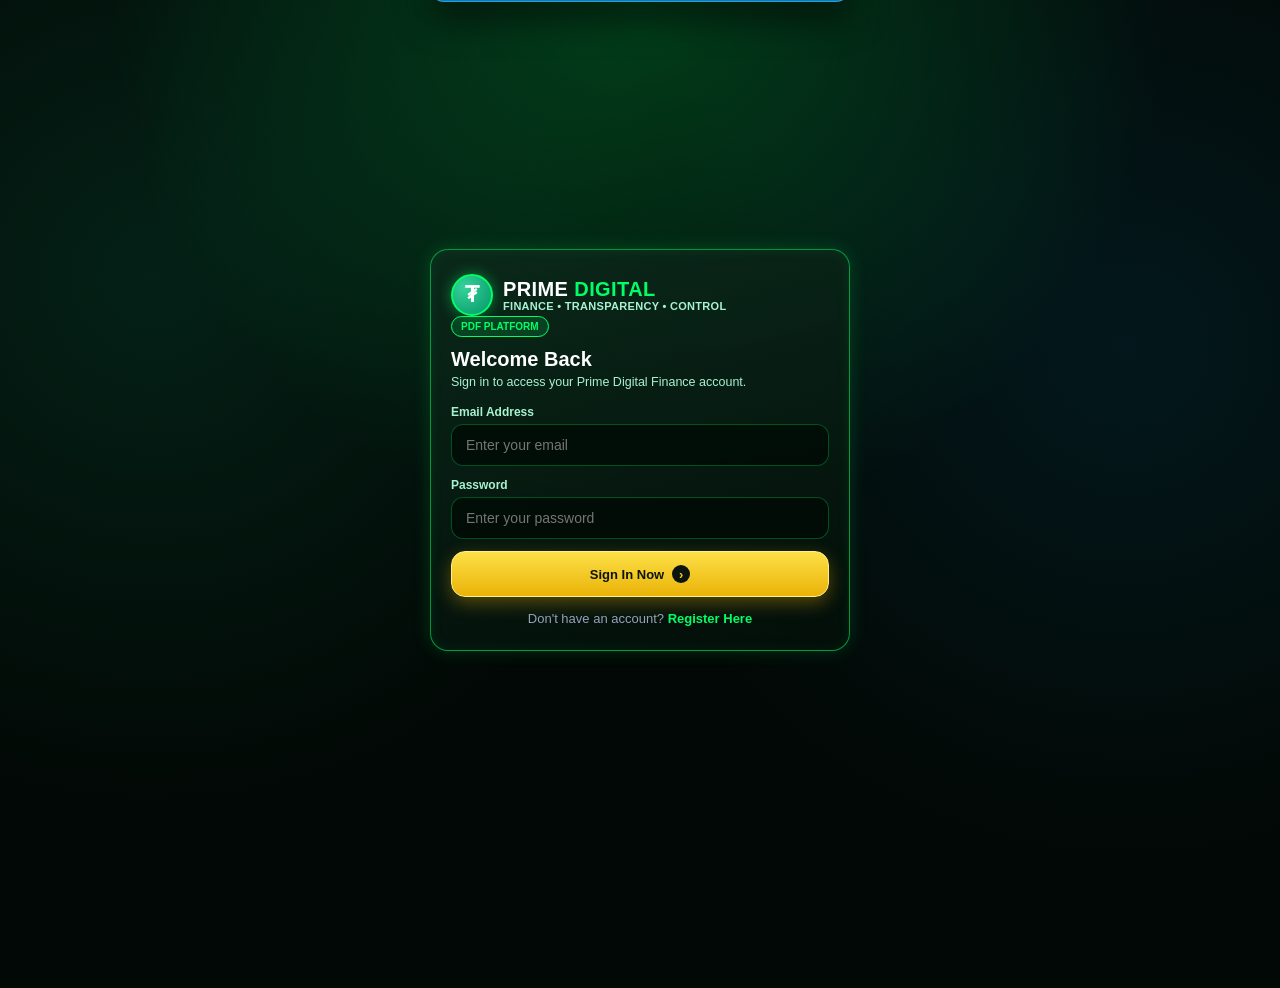
==== commit 6efa275a: "Add files via upload" ====
--- a/public/index.html
+++ b/public/index.html
@@ -3,7 +3,7 @@
 <head>
   <meta charset="UTF-8" />
   <meta name="viewport" content="width=device-width, initial-scale=1.0" />
-  <title>PDF USDT — Invest • Earn • Grow</title>
+  <title>Prime Digital Finance (PDF)</title>
   <link rel="preconnect" href="https://fonts.googleapis.com" />
   <link rel="preconnect" href="https://fonts.gstatic.com" crossorigin />
   <link href="https://fonts.googleapis.com/css2?family=Outfit:wght@500;600;700;800;900&display=swap" rel="stylesheet" />
@@ -20,16 +20,16 @@
         <div class="brand-left">
           <div class="tether-mark">₮</div>
           <div>
-            <div class="brand-name">PDF <span>USDT</span></div>
-            <div class="brand-tagline">Invest • Earn • Grow</div>
-          </div>
-        </div>
-        <span class="live-chip">SMART VIP</span>
+            <div class="brand-name">PRIME <span>DIGITAL</span></div>
+            <div class="brand-tagline">FINANCE • TRANSPARENCY • CONTROL</div>
+          </div>
+        </div>
+        <span class="live-chip">PDF PLATFORM</span>
       </div>
 
       <div id="loginBox">
         <h2 class="auth-title">Welcome Back</h2>
-        <p class="auth-sub">Sign in to access your USDT wallet, VIP plans & team.</p>
+        <p class="auth-sub">Sign in to access your Prime Digital Finance account.</p>
         <form id="loginForm" class="form-stack">
           <div class="field">
             <label for="loginEmail">Email Address</label>
@@ -48,7 +48,7 @@
 
       <div id="registerBox" class="hidden">
         <h2 class="auth-title">Create Account</h2>
-        <p class="auth-sub">Join PDF USDT and start earning daily rewards.</p>
+        <p class="auth-sub">Create your Prime Digital Finance account.</p>
         <form id="registerForm" class="form-stack">
           <div class="field">
             <label for="regName">Full Name</label>
@@ -86,8 +86,8 @@
       <div class="brand-left">
         <div class="tether-mark">₮</div>
         <div>
-          <div class="brand-name">PDF <span>USDT</span></div>
-          <div class="brand-tagline">Invest • Earn • Grow</div>
+          <div class="brand-name">PRIME <span>DIGITAL</span></div>
+          <div class="brand-tagline">FINANCE • TRANSPARENCY • CONTROL</div>
         </div>
       </div>
 
@@ -114,14 +114,15 @@
       <!-- 1. HOME TAB -->
       <section id="sec-home" class="tab-section active">
         <!-- Hero Banner -->
-        <div class="hero-banner neon-green-box">
+        <div class="hero-banner neon-green-box" id="homeHeroBanner">
+          <img id="heroBannerImg" class="hero-banner-image hidden" alt="Prime Digital Finance announcement banner" />
           <div class="hero-text-col">
             <div class="hero-welcome">Welcome to</div>
-            <h1 class="hero-brand">PDF <span>USDT</span></h1>
-            <div class="hero-sub-bold">Smart Investment Platform</div>
-            <div class="hero-sub-italic">Earn Daily, Grow Forever</div>
+            <h1 class="hero-brand" id="heroTitle">PRIME DIGITAL FINANCE</h1>
+            <div class="hero-sub-bold">Prime Digital Finance</div>
+            <div class="hero-sub-italic" id="heroSubtitle">Your account. Your transactions. Clear records.</div>
             <button type="button" class="btn-gold-cta" onclick="switchTab('sec-products')">
-              Start Earning Now <span class="cta-circle">›</span>
+              Explore Products <span class="cta-circle">›</span>
             </button>
           </div>
           <div class="hero-visual-col" aria-hidden="true">
@@ -176,9 +177,20 @@
 
         <!-- Quick Deposit Drawer (when clicked) -->
         <div id="depositDrawer" class="deposit-drawer neon-green-box hidden">
-          <div class="drawer-row">
-            <input type="number" step="0.01" min="1" id="depositInput" placeholder="Enter USDT deposit amount (e.g. 25)" />
-            <button type="button" class="btn-deposit-green" onclick="submitQuickDeposit()">Confirm Deposit</button>
+          <h3 class="panel-heading">Submit a Deposit Request</h3>
+          <div class="payment-instructions">
+            <div><strong>Network:</strong> <span id="depositNetworkLabel">TRC20</span></div>
+            <div><strong>Deposit limits:</strong> <span id="depositLimitsLabel">1–5000 USDT</span></div>
+            <div><strong>Wallet address:</strong></div>
+            <div class="copy-wallet-row"><code id="depositAddressLabel">Admin has not configured a deposit wallet.</code><button type="button" class="copy-mini-btn" onclick="copyDepositAddress()">Copy</button></div>
+            <p id="depositInstructionsLabel">Please wait for payment instructions from the administrator.</p>
+          </div>
+          <div class="form-stack">
+            <div class="field"><label for="depositInput">Amount (USDT)</label><input type="number" step="0.01" min="0.01" id="depositInput" placeholder="Enter amount sent" /></div>
+            <div class="field"><label for="depositTxRef">Transaction hash / reference (optional)</label><input type="text" id="depositTxRef" placeholder="Paste transaction reference" /></div>
+            <div class="field"><label for="depositProof">Payment screenshot (JPG, PNG or WEBP, max 3 MB)</label><input type="file" accept="image/png,image/jpeg,image/webp" id="depositProof" required /></div>
+            <button type="button" class="btn-deposit-green" onclick="submitQuickDeposit()">Submit for Admin Review</button>
+            <p class="tx-sub">Your balance is not credited until an administrator verifies the payment and approves this request. Never send funds to an address that does not match the selected network.</p>
           </div>
         </div>
 
@@ -222,9 +234,7 @@
           <div class="support-hero-text">
             <h2>Support <span>Center</span></h2>
             <p>We are here to help you anytime, anywhere. Feel free to contact us!</p>
-            <button type="button" class="btn-live-pill" onclick="smartAlert('24/7 Live Support is online and ready.', 'success')">
-              🎧 24/7 Live Support
-            </button>
+            <a id="liveChatLink" class="btn-live-pill" href="#" target="_blank" rel="noopener noreferrer">🎧 Contact Support</a>
           </div>
           <div class="support-chat-bubble">•••</div>
         </div>
@@ -234,21 +244,21 @@
             <div class="s-icon">💬</div>
             <h3>Live Chat</h3>
             <p>Chat with our support team instantly</p>
-            <button type="button" class="s-btn btn-g" onclick="smartAlert('Opening Live Chat desk...', 'info')">Start Chat &gt;</button>
+            <a id="supportChatLink" class="s-btn btn-g" href="#" target="_blank" rel="noopener noreferrer">Start Chat &gt;</a>
           </div>
 
           <div class="support-box theme-blue">
             <div class="s-icon">✈️</div>
             <h3>Telegram Channel</h3>
             <p>Follow us for latest updates and support</p>
-            <button type="button" class="s-btn btn-b" onclick="smartAlert('Telegram channel updates enabled.', 'info')">Follow Now &gt;</button>
+            <a id="telegramChannelLink" class="s-btn btn-b" href="#" target="_blank" rel="noopener noreferrer">Follow Now &gt;</a>
           </div>
 
           <div class="support-box theme-green">
             <div class="s-icon">💚</div>
             <h3>WhatsApp Channel</h3>
             <p>Join our WhatsApp channel for instant news</p>
-            <button type="button" class="s-btn btn-g" onclick="smartAlert('WhatsApp broadcast channel ready.', 'info')">Join Now &gt;</button>
+            <a id="whatsappChannelLink" class="s-btn btn-g" href="#" target="_blank" rel="noopener noreferrer">Join Now &gt;</a>
           </div>
 
           <div class="support-box theme-purple">
@@ -271,7 +281,7 @@
             <span class="megaphone">📣</span>
             <div>
               <div class="ann-title">Latest Announcement</div>
-              <div class="ann-desc">Welcome to PDF USDT. Enjoy our services and grow together!</div>
+              <div class="ann-desc" id="announcementText">Welcome to Prime Digital Finance.</div>
             </div>
           </div>
           <button type="button" class="view-all-btn" onclick="switchTab('sec-history')">View All &gt;</button>
@@ -337,13 +347,7 @@
             <div class="vip-sec-title">👥 Your Team Members</div>
             <button type="button" class="view-all-btn" onclick="smartAlert('Team network synced with D1.', 'info')">View All &gt;</button>
           </div>
-          <div class="members-strip">
-            <div class="member-slot"><div class="slot-ring">👤</div><span>user001</span><small>12-11-2025</small></div>
-            <div class="member-slot"><div class="slot-ring">👤</div><span>user002</span><small>12-11-2025</small></div>
-            <div class="member-slot"><div class="slot-ring">👤</div><span>user003</span><small>12-11-2025</small></div>
-            <div class="member-slot"><div class="slot-ring">👤</div><span>user004</span><small>12-11-2025</small></div>
-            <div class="member-slot"><div class="slot-ring">👤</div><span>user005</span><small>12-11-2025</small></div>
-          </div>
+          <div id="teamMembersList" class="members-strip"><p class="tx-sub">Your real referrals will appear here.</p></div>
         </div>
 
         <div class="performance-bar neon-green-box">
@@ -369,7 +373,7 @@
         <div class="products-hero neon-green-box">
           <div>
             <h2 class="prod-hero-title">📦 Products</h2>
-            <p class="prod-hero-sub">View your current VIP product and track your earnings</p>
+            <p class="prod-hero-sub">View your current product, duration and account activity</p>
           </div>
           <div class="prod-crown-box">👑<br /><small>VIP</small></div>
         </div>
@@ -396,13 +400,13 @@
           <div class="earn-left">
             <span class="sack-ico">💰</span>
             <div>
-              <div class="small-muted">Daily Earning</div>
+              <div class="small-muted">Indicative Daily Figure</div>
               <div id="prodDailyVal" class="earn-big-green">0.20 USDT</div>
-              <div class="earn-sub-green">(Daily Check-In / VIP Yield)</div>
+              <div class="earn-sub-green">(Figures are not guaranteed returns)</div>
             </div>
           </div>
           <div class="earn-right">
-            <div class="small-muted">Next Earning In:</div>
+            <div class="small-muted">Next Check-In Available In:</div>
             <div id="countdownClock" class="countdown-digits">23:59:12</div>
             <div class="clock-labels"><span>Hrs</span><span>Min</span><span>Sec</span></div>
             <button type="button" id="prodCheckinBtn" class="btn-claim-mini" onclick="claimDailyReward()">Claim Reward</button>
@@ -432,7 +436,7 @@
             <span class="chart-up">📈</span>
             <div>
               <div class="ann-title">Upgrade Your Product</div>
-              <div class="ann-desc">Choose a higher VIP plan and earn more!</div>
+              <div class="ann-desc">Review available products and their terms before choosing.</div>
             </div>
           </div>
           <button type="button" class="btn-gold-cta compact" onclick="scrollToAllPlans()">👑 View VIP Plans &gt;</button>
@@ -453,6 +457,12 @@
         </div>
 
         <div class="dark-panel neon-green-box">
+          <h3 class="panel-heading">Account & Transactions</h3>
+          <button type="button" class="btn-deposit-green" onclick="goToDeposit()">＋ Make a Deposit</button>
+          <button type="button" class="btn-live-pill" onclick="switchTab('sec-history')">View Deposit / Withdrawal History</button>
+        </div>
+
+        <div class="dark-panel neon-green-box">
           <h3 class="panel-heading">USDT Withdrawal Wallet</h3>
           <div class="form-stack">
             <div class="field">
@@ -483,11 +493,11 @@
         </div>
 
         <div class="dark-panel neon-green-box">
-          <h3 class="panel-heading">Withdraw USDT (Min 2.00 USDT)</h3>
+          <h3 class="panel-heading" id="withdrawHeading">Withdraw USDT</h3>
           <div class="form-stack">
             <div class="field">
               <label for="withdrawAmount">Amount (USDT)</label>
-              <input type="number" step="0.01" min="2" id="withdrawAmount" placeholder="Minimum 2.00 USDT" />
+              <input type="number" step="0.01" min="0.01" id="withdrawAmount" placeholder="Enter withdrawal amount" />
             </div>
             <div class="field">
               <label for="withdrawPin">4-Digit Security PIN</label>
@@ -512,8 +522,46 @@
       <!-- SUPER ADMIN PANEL VIEW -->
       <section id="sec-admin" class="tab-section">
         <div class="dark-panel neon-gold-box">
+          <h3 class="panel-heading">Prime Digital Finance — Website Control</h3>
+          <p class="auth-sub">Manage the public website content, payment instructions and support links.</p>
+          <div class="admin-plan-grid">
+            <div class="field"><label for="cfgCompanyName">Company name</label><input id="cfgCompanyName" value="Prime Digital Finance" /></div>
+            <div class="field"><label for="cfgBrandShort">Short brand</label><input id="cfgBrandShort" value="PDF" /></div>
+            <div class="field full-w"><label for="cfgTagline">Tagline</label><input id="cfgTagline" /></div>
+            <div class="field full-w"><label for="cfgHeroTitle">Home banner title</label><input id="cfgHeroTitle" /></div>
+            <div class="field full-w"><label for="cfgHeroSubtitle">Home banner subtitle</label><input id="cfgHeroSubtitle" /></div>
+            <div class="field full-w"><label for="cfgBannerFile">Upload / replace Home banner (JPG, PNG, WEBP; max 5 MB)</label><input type="file" id="cfgBannerFile" accept="image/png,image/jpeg,image/webp" /></div>
+            <div class="field full-w"><label for="cfgDepositAddress">USDT deposit wallet address</label><input id="cfgDepositAddress" /></div>
+            <div class="field"><label for="cfgDepositNetwork">Deposit network</label><select id="cfgDepositNetwork"><option>TRC20</option><option>BEP20</option><option>ERC20</option></select></div>
+            <div class="field"><label for="cfgDepositMin">Minimum deposit (USDT)</label><input type="number" id="cfgDepositMin" min="0.01" step="0.01" /></div>
+            <div class="field"><label for="cfgDepositMax">Maximum deposit (USDT)</label><input type="number" id="cfgDepositMax" min="0.01" step="0.01" /></div>
+            <div class="field"><label for="cfgWithdrawMin">Minimum withdrawal (USDT)</label><input type="number" id="cfgWithdrawMin" min="0.01" step="0.01" /></div>
+            <div class="field"><label for="cfgCheckinReward">Daily check-in reward (USDT; 0 disables)</label><input type="number" id="cfgCheckinReward" min="0" step="0.01" /></div>
+            <div class="field full-w"><label for="cfgDepositInstructions">Deposit instructions</label><textarea id="cfgDepositInstructions" rows="3"></textarea></div>
+            <div class="field"><label for="cfgLiveChat">Live chat URL</label><input id="cfgLiveChat" placeholder="https://..." /></div>
+            <div class="field"><label for="cfgTelegram">Telegram channel URL</label><input id="cfgTelegram" placeholder="https://t.me/..." /></div>
+            <div class="field"><label for="cfgWhatsapp">WhatsApp channel URL</label><input id="cfgWhatsapp" placeholder="https://whatsapp.com/channel/..." /></div>
+            <div class="field full-w"><label for="cfgAnnouncement">Home / Support announcement</label><textarea id="cfgAnnouncement" rows="2"></textarea></div>
+            <div class="field full-w"><label for="cfgFaq">FAQ / Support information</label><textarea id="cfgFaq" rows="3"></textarea></div>
+          </div>
+          <button type="button" class="btn-deposit-green" onclick="savePlatformSettings()">Save Website Settings</button>
+          <button type="button" class="btn-live-pill" onclick="uploadHomeBanner()">Upload Home Banner</button>
+        </div>
+
+        <div class="dark-panel neon-green-box">
+          <h3 class="panel-heading">Pending Deposit Requests</h3>
+          <p class="tx-sub">Check the submitted proof and transaction reference before approving. Approval credits the member balance once.</p>
+          <div id="pendingDepositsContainer" class="tx-stack"></div>
+        </div>
+
+        <div class="dark-panel neon-green-box">
+          <h3 class="panel-heading">Recent Members</h3>
+          <div id="adminMembersContainer" class="tx-stack"></div>
+        </div>
+
+        <div class="dark-panel neon-gold-box">
           <h3 class="panel-heading">👑 VIP Plan Builder (Add / Edit Any Plan)</h3>
-          <p class="auth-sub" style="margin-bottom:12px;">Set VIP level, title, price (USDT), daily yield (USDT), and duration (days).</p>
+          <p class="auth-sub" style="margin-bottom:12px;">Set product level, title, price and duration. Any reward figures must be clearly disclosed and must not be presented as guaranteed.</p>
           <div class="admin-plan-grid">
             <div class="field">
               <label for="adminPlanLevel">VIP Level</label>
@@ -528,7 +576,7 @@
               <input type="number" min="0.01" step="0.01" id="adminPlanPrice" placeholder="10.00" />
             </div>
             <div class="field">
-              <label for="adminPlanDaily">Daily Yield (USDT)</label>
+              <label for="adminPlanDaily">Daily projection (USDT; not guaranteed)</label>
               <input type="number" min="0" step="0.01" id="adminPlanDaily" placeholder="1.00" />
             </div>
             <div class="field full-w">
@@ -540,19 +588,10 @@
           <div id="adminPlansContainer" class="tx-stack" style="margin-top:14px;"></div>
         </div>
 
-        <div class="dark-panel neon-green-box">
-          <h3 class="panel-heading">Telegram Chat IDs</h3>
-          <div class="form-stack">
-            <div class="field">
-              <label for="adminTgIds">Comma-separated Telegram Chat IDs</label>
-              <input type="text" id="adminTgIds" placeholder="7544805601,8552397401" />
-            </div>
-            <button type="button" class="btn-deposit-green" onclick="saveAdminTgIds()">Save Telegram IDs</button>
-          </div>
-        </div>
-
-        <div class="dark-panel neon-green-box">
-          <h3 class="panel-heading">Super Admins (Primary: umarsaraki96@gmail.com)</h3>
+        
+
+        <div class="dark-panel neon-green-box">
+          <h3 class="panel-heading">Super Admin Accounts</h3>
           <div class="form-stack">
             <div class="field">
               <label for="newSuperAdminInput">Add New Super Admin Email</label>
--- a/public/styles.css
+++ b/public/styles.css
@@ -1,21 +1,20 @@
 :root {
-  --bg-main: #060a13;
-  --bg-elevated: #0d1526;
-  --bg-card: rgba(15, 23, 42, 0.84);
-  --bg-input: #131f38;
-  --border-subtle: rgba(148, 163, 184, 0.15);
-  --border-glow: rgba(52, 211, 153, 0.45);
-  --text-primary: #f8fafc;
-  --text-secondary: #94a3b8;
-  --usdt-green: #26a17b;
-  --usdt-mint: #34d399;
-  --sky-accent: #38bdf8;
-  --danger: #f87171;
-  --warning: #fbbf24;
-  --radius-xl: 24px;
-  --radius-lg: 18px;
-  --radius-md: 12px;
-  --shadow-card: 0 20px 50px rgba(0, 0, 0, 0.42);
+  --bg-void: #020805;
+  --bg-dark: #05110b;
+  --bg-card: #071810;
+  --bg-card-2: #0a2217;
+  --neon-green: #00ff66;
+  --emerald: #10b981;
+  --emerald-deep: #047857;
+  --gold: #facc15;
+  --gold-deep: #ca8a04;
+  --blue-glow: #0ea5e9;
+  --purple-glow: #9333ea;
+  --text-main: #ffffff;
+  --text-dim: #a7f3d0;
+  --text-muted: #94a3b8;
+  --border-green: rgba(0, 255, 102, 0.55);
+  --border-gold: rgba(250, 204, 21, 0.65);
 }
 
 * {
@@ -26,37 +25,57 @@
 
 html,
 body {
-  background-color: var(--bg-main);
-  color: var(--text-primary);
-  font-family: "Plus Jakarta Sans", -apple-system, BlinkMacSystemFont, "Segoe UI", sans-serif;
+  background-color: var(--bg-void);
+  color: var(--text-main);
+  font-family: "Outfit", -apple-system, BlinkMacSystemFont, "Segoe UI", sans-serif;
   min-height: 100vh;
-  -webkit-font-smoothing: antialiased;
+  overflow-x: hidden;
 }
 
 body {
-  padding-bottom: 92px;
+  padding-bottom: 88px;
   background-image:
-    radial-gradient(circle at 15% -5%, rgba(38, 161, 123, 0.18), transparent 45%),
-    radial-gradient(circle at 88% 8%, rgba(56, 189, 248, 0.12), transparent 40%);
-}
-
-/* Smart Notification Toast */
+    radial-gradient(circle at 50% 0%, rgba(0, 255, 102, 0.22), transparent 45%),
+    radial-gradient(circle at 12% 28%, rgba(16, 185, 129, 0.14), transparent 40%),
+    radial-gradient(circle at 88% 35%, rgba(14, 165, 233, 0.1), transparent 40%);
+}
+
+/* Neon Frame Helpers */
+.neon-green-box {
+  background: linear-gradient(165deg, rgba(11, 41, 27, 0.92), rgba(3, 14, 9, 0.96));
+  border: 1.5px solid var(--border-green);
+  box-shadow:
+    0 0 18px rgba(0, 255, 102, 0.16),
+    inset 0 0 14px rgba(0, 255, 102, 0.08);
+  border-radius: 18px;
+}
+
+.neon-gold-box {
+  background: linear-gradient(165deg, rgba(46, 36, 6, 0.92), rgba(7, 16, 11, 0.96));
+  border: 1.5px solid var(--border-gold);
+  box-shadow:
+    0 0 18px rgba(250, 204, 21, 0.18),
+    inset 0 0 14px rgba(250, 204, 21, 0.08);
+  border-radius: 18px;
+}
+
+/* Smart Toast */
 .smart-alert {
   position: fixed;
-  top: 18px;
+  top: 16px;
   left: 50%;
-  transform: translateX(-50%) translateY(-140%);
-  width: min(92vw, 430px);
-  padding: 14px 18px;
+  transform: translateX(-50%) translateY(-150%);
+  width: min(92vw, 420px);
+  padding: 13px 18px;
   border-radius: 14px;
   font-size: 13.5px;
-  font-weight: 600;
+  font-weight: 700;
   text-align: center;
   z-index: 9999;
-  backdrop-filter: blur(14px);
-  border: 1px solid rgba(255, 255, 255, 0.16);
-  box-shadow: 0 18px 42px rgba(0, 0, 0, 0.5);
-  transition: transform 0.28s cubic-bezier(0.22, 1, 0.36, 1);
+  backdrop-filter: blur(12px);
+  border: 1px solid rgba(255, 255, 255, 0.2);
+  box-shadow: 0 14px 36px rgba(0, 0, 0, 0.65);
+  transition: transform 0.25s ease;
 }
 
 .smart-alert.show {
@@ -64,494 +83,1274 @@
 }
 
 .smart-alert.success {
-  background: rgba(16, 185, 129, 0.94);
-  color: #ffffff;
+  background: rgba(5, 150, 105, 0.96);
+  color: #fff;
 }
 
 .smart-alert.error {
-  background: rgba(239, 68, 68, 0.94);
-  color: #ffffff;
+  background: rgba(220, 38, 38, 0.96);
+  color: #fff;
 }
 
 .smart-alert.info {
-  background: rgba(2, 132, 199, 0.94);
-  color: #ffffff;
+  background: rgba(2, 132, 199, 0.96);
+  color: #fff;
 }
 
 /* Auth Screen */
 .auth-wrap {
-  position: relative;
   min-height: 100vh;
   display: flex;
   align-items: center;
   justify-content: center;
-  padding: 22px;
-  overflow: hidden;
-}
-
-.auth-glow {
-  position: absolute;
-  width: 440px;
-  height: 440px;
-  border-radius: 50%;
-  background: radial-gradient(circle, rgba(52, 211, 153, 0.2), transparent 70%);
-  top: 6%;
-  pointer-events: none;
+  padding: 20px;
 }
 
 .auth-card {
-  position: relative;
   width: 100%;
-  max-width: 430px;
-  background: var(--bg-card);
-  backdrop-filter: blur(18px);
-  border: 1px solid var(--border-subtle);
-  border-radius: var(--radius-xl);
-  padding: 28px 24px;
-  box-shadow: var(--shadow-card);
-}
-
-.auth-header {
-  display: flex;
-  align-items: center;
-  justify-content: space-between;
+  max-width: 420px;
+  padding: 24px 20px;
+}
+
+.auth-title {
+  font-size: 20px;
+  font-weight: 800;
+  margin: 14px 0 4px;
+}
+
+.auth-sub {
+  font-size: 12.5px;
+  color: var(--text-dim);
+  margin-bottom: 16px;
+}
+
+.form-stack {
+  display: flex;
+  flex-direction: column;
   gap: 12px;
-  margin-bottom: 22px;
-}
-
-.brand-group {
-  display: flex;
-  align-items: center;
-  gap: 12px;
-}
-
-.brand-logo {
-  width: 44px;
-  height: 44px;
-  border-radius: 14px;
-  background: linear-gradient(135deg, var(--usdt-green), #0f766e);
-  color: #ffffff;
-  font-size: 21px;
-  font-weight: 800;
-  display: grid;
-  place-items: center;
-  box-shadow: 0 10px 24px rgba(38, 161, 123, 0.35);
-}
-
-.brand-logo.sm {
-  width: 36px;
-  height: 36px;
-  font-size: 17px;
-  border-radius: 11px;
-}
-
-.brand-title {
-  font-size: 18px;
-  font-weight: 800;
-  letter-spacing: 0.3px;
-}
-
-.brand-title.sm {
-  font-size: 15px;
-}
-
-.brand-sub {
+}
+
+.field {
+  display: flex;
+  flex-direction: column;
+  gap: 5px;
+}
+
+.field label {
   font-size: 12px;
-  color: var(--text-secondary);
-}
-
-.pill-badge {
-  font-size: 10.5px;
   font-weight: 700;
-  letter-spacing: 0.6px;
-  padding: 5px 10px;
-  border-radius: 999px;
-  color: var(--usdt-mint);
-  background: rgba(52, 211, 153, 0.12);
-  border: 1px solid rgba(52, 211, 153, 0.32);
-}
-
-/* Forms & Inputs */
-.stack-form {
-  display: flex;
-  flex-direction: column;
-  gap: 14px;
-}
-
-.form-grid-2 {
-  display: grid;
-  grid-template-columns: repeat(2, 1fr);
-  gap: 12px;
-  margin-bottom: 14px;
-}
-
-.full-span {
-  grid-column: 1 / -1;
-}
-
-.input-group {
-  display: flex;
-  flex-direction: column;
-  gap: 6px;
-}
-
-.input-group label {
-  font-size: 12px;
-  font-weight: 600;
-  color: var(--text-secondary);
+  color: var(--text-dim);
 }
 
 input,
 select {
   width: 100%;
-  padding: 13px 14px;
-  border-radius: var(--radius-md);
-  border: 1px solid var(--border-subtle);
-  background: var(--bg-input);
-  color: var(--text-primary);
+  padding: 12px 14px;
+  border-radius: 12px;
+  border: 1px solid rgba(0, 255, 102, 0.28);
+  background: rgba(2, 12, 7, 0.92);
+  color: #fff;
   font-size: 14px;
   font-family: inherit;
   outline: none;
-  transition: border-color 0.18s ease, box-shadow 0.18s ease;
 }
 
 input:focus,
 select:focus {
-  border-color: var(--usdt-mint);
-  box-shadow: 0 0 0 3px rgba(52, 211, 153, 0.15);
-}
-
-/* Buttons */
-.btn {
-  width: 100%;
-  padding: 13px 16px;
-  border-radius: var(--radius-md);
-  border: none;
-  font-family: inherit;
-  font-size: 14px;
-  font-weight: 700;
-  cursor: pointer;
-  transition: transform 0.12s ease, opacity 0.2s ease, box-shadow 0.2s ease;
-}
-
-.btn:hover:not(:disabled) {
-  filter: brightness(1.05);
-}
-
-.btn:active:not(:disabled) {
-  transform: scale(0.985);
-}
-
-.btn:disabled {
-  opacity: 0.45;
-  cursor: not-allowed;
-}
-
-.btn-primary {
-  background: linear-gradient(135deg, var(--usdt-green), #15803d);
-  color: #ffffff;
-  box-shadow: 0 10px 24px rgba(21, 128, 61, 0.32);
-}
-
-.btn-secondary {
-  background: var(--bg-input);
-  color: var(--text-primary);
-  border: 1px solid var(--border-subtle);
-}
-
-.btn-accent {
-  background: linear-gradient(135deg, #0284c7, #2563eb);
-  color: #ffffff;
-}
-
-.btn-sm {
-  width: auto;
-  padding: 8px 13px;
-  font-size: 12px;
-  border-radius: 10px;
-}
-
-.switch-text {
-  margin-top: 16px;
+  border-color: var(--neon-green);
+  box-shadow: 0 0 0 3px rgba(0, 255, 102, 0.16);
+}
+
+.auth-switch {
+  margin-top: 14px;
   text-align: center;
   font-size: 13px;
-  color: var(--text-secondary);
-}
-
-.link-btn {
+  color: var(--text-muted);
+}
+
+.link-green {
   background: none;
   border: none;
-  color: var(--usdt-mint);
-  font-weight: 700;
+  color: var(--neon-green);
+  font-weight: 800;
   font-size: 13px;
   cursor: pointer;
 }
 
-/* App Shell */
+/* Header & Brand */
 .app-shell {
   display: none;
 }
 
-.topbar {
+.top-bar {
   position: sticky;
   top: 0;
   z-index: 60;
   display: flex;
   align-items: center;
   justify-content: space-between;
+  padding: 10px 16px;
+  background: linear-gradient(90deg, rgba(2, 16, 9, 0.96), rgba(4, 38, 21, 0.92));
+  border-bottom: 1px solid rgba(0, 255, 102, 0.25);
+  backdrop-filter: blur(12px);
+}
+
+.brand-left {
+  display: flex;
+  align-items: center;
+  gap: 10px;
+}
+
+.tether-mark {
+  width: 42px;
+  height: 42px;
+  border-radius: 50%;
+  background: radial-gradient(circle at 30% 30%, #34d399, #059669);
+  border: 2px solid var(--neon-green);
+  box-shadow: 0 0 14px rgba(0, 255, 102, 0.45);
+  color: #ffffff;
+  font-size: 22px;
+  font-weight: 900;
+  display: grid;
+  place-items: center;
+}
+
+.brand-name {
+  font-size: 20px;
+  font-weight: 900;
+  letter-spacing: 0.4px;
+  line-height: 1.05;
+}
+
+.brand-name span {
+  color: var(--neon-green);
+}
+
+.brand-tagline {
+  font-size: 11px;
+  font-weight: 700;
+  color: var(--text-dim);
+  letter-spacing: 0.3px;
+}
+
+.live-chip {
+  font-size: 10px;
+  font-weight: 800;
+  padding: 4px 9px;
+  border-radius: 999px;
+  background: rgba(0, 255, 102, 0.14);
+  border: 1px solid var(--neon-green);
+  color: var(--neon-green);
+}
+
+.top-right-controls {
+  display: flex;
+  align-items: center;
+  gap: 10px;
+}
+
+.admin-pill-btn {
+  background: linear-gradient(135deg, var(--gold), var(--gold-deep));
+  color: #08120c;
+  border: none;
+  border-radius: 999px;
+  padding: 6px 12px;
+  font-size: 11.5px;
+  font-weight: 900;
+  cursor: pointer;
+}
+
+.bell-btn {
+  position: relative;
+  width: 34px;
+  height: 34px;
+  border-radius: 50%;
+  border: 1px solid rgba(255, 255, 255, 0.25);
+  background: rgba(7, 25, 16, 0.85);
+  color: #fff;
+  display: grid;
+  place-items: center;
+  cursor: pointer;
+}
+
+.bell-btn svg {
+  width: 18px;
+  height: 18px;
+  }
+  bell-badge {
+  position: absolute;
+  top: -4px;
+  right: -4px;
+  min-width: 16px;
+  height: 16px;
+  border-radius: 999px;
+  background: #ef4444;
+  color: #fff;
+  font-size: 10px;
+  font-weight: 800;
+  display: grid;
+  place-items: center;
+  padding: 0 3px;
+}
+
+.avatar-btn {
+  width: 34px;
+  height: 34px;
+  border-radius: 50%;
+  border: 1.5px solid var(--neon-green);
+  background: rgba(16, 185, 129, 0.2);
+  color: #fff;
+  display: grid;
+  place-items: center;
+  cursor: pointer;
+}
+
+.avatar-btn svg {
+  width: 19px;
+  height: 19px;
+}
+
+/* Page Container */
+.page-container {
+  max-width: 900px;
+  margin: 0 auto;
+  padding: 12px 14px;
+}
+
+.tab-section {
+  display: none;
+}
+
+.tab-section.active {
+  display: block;
+}
+
+/* Home Hero Banner */
+.hero-banner {
+  display: flex;
+  align-items: center;
+  justify-content: space-between;
   gap: 12px;
-  padding: 14px 20px;
-  background: rgba(6, 10, 19, 0.84);
-  backdrop-filter: blur(14px);
-  border-bottom: 1px solid var(--border-subtle);
-}
-
-.topbar-actions {
-  display: flex;
-  align-items: center;
+  padding: 18px 16px;
+  background:
+    radial-gradient(circle at 76% 45%, rgba(0, 255, 102, 0.34), transparent 52%),
+    linear-gradient(120deg, #041c10 0%, #07381f 55%, #03150c 100%);
+}
+
+.hero-welcome {
+  font-size: 13px;
+  font-weight: 700;
+  color: #e2e8f0;
+}
+
+.hero-brand {
+  font-size: clamp(26px, 6vw, 34px);
+  font-weight: 900;
+  line-height: 1.05;
+  margin: 2px 0;
+}
+
+.hero-brand span {
+  color: var(--neon-green);
+}
+
+.hero-sub-bold {
+  font-size: 13.5px;
+  font-weight: 800;
+  color: #fff;
+}
+
+.hero-sub-italic {
+  font-size: 13px;
+  font-style: italic;
+  font-weight: 700;
+  color: var(--neon-green);
+  margin-bottom: 12px;
+}
+
+.btn-gold-cta,
+.btn-gold-pill {
+  display: inline-flex;
+  align-items: center;
+  justify-content: center;
   gap: 8px;
-}
-
-.container {
-  max-width: 920px;
-  margin: 0 auto;
-  padding: 18px 16px;
-}
-
-.section {
-  display: none;
-  animation: fadeSlide 0.22s ease;
-}
-
-.section.active {
-  display: block;
-}
-
-@keyframes fadeSlide {
-  from {
-    opacity: 0;
-    transform: translateY(6px);
-  }
-  to {
-    opacity: 1;
-    transform: translateY(0);
-  }
-}
-
-/* Stats & Wallet Hero */
-.stats-grid {
-  display: grid;
+  background: linear-gradient(180deg, #fde047, #eab308);
+  color: #0b140e;
+  border: 1.5px solid #fef08a;
+  border-radius: 999px;
+  padding: 9px 16px;
+  font-size: 13px;
+  font-weight: 900;
+  cursor: pointer;
+  box-shadow: 0 6px 18px rgba(234, 179, 8, 0.35);
+}
+
+.btn-gold-pill.btn {
+  width: 100%;
+  border-radius: 14px;
+  padding: 13px 16px;
+}
+
+.btn-gold-cta.compact {
+  padding: 8px 14px;
+  font-size: 12px;
+  white-space: nowrap;
+}
+
+.btn-gold-cta.full-w {
+  width: 100%;
+  border-radius: 14px;
+  padding: 12px 16px;
+}
+
+.cta-circle,
+.arrow-circle {
+  width: 18px;
+  height: 18px;
+  border-radius: 50%;
+  background: #0b140e;
+  color: #facc15;
+  display: inline-grid;
+  place-items: center;
+  font-size: 13px;
+  font-weight: 900;
+}
+
+.hero-visual-col {
+  min-width: 104px;
+  display: flex;
+  justify-content: center;
+}
+
+.hero-coin-stack {
+  position: relative;
+  width: 96px;
+  height: 96px;
+  display: grid;
+  place-items: center;
+}
+
+.coin-disc {
+  width: 66px;
+  height: 66px;
+  border-radius: 50%;
+  background: radial-gradient(circle at 35% 30%, #86efac, #16a34a 65%, #064e3b);
+  border: 3px solid var(--neon-green);
+  box-shadow: 0 0 24px rgba(0, 255, 102, 0.6);
+  display: grid;
+  place-items: center;
+  font-size: 32px;
+  font-weight: 900;
+  color: #fff;
+}
+
+.growth-arrow {
+  position: absolute;
+  top: -4px;
+  right: -2px;
+  font-size: 26px;
+  font-weight: 900;
+  color: var(--neon-green);
+  text-shadow: 0 0 12px rgba(0, 255, 102, 0.8);
+}
+
+.carousel-dots {
+  display: flex;
+  justify-content: center;
+  gap: 6px;
+  margin: 8px 0 10px;
+}
+
+.dot {
+  width: 7px;
+  height: 7px;
+  border-radius: 50%;
+  background: rgba(148, 163, 184, 0.45);
+}
+
+.dot.active {
+  background: var(--neon-green);
+  box-shadow: 0 0 8px var(--neon-green);
+}
+
+/* Member ID & Balance Strip */
+.wallet-strip {
+  display: flex;
+  align-items: center;
+  justify-content: space-between;
+  gap: 10px;
+  padding: 12px 14px;
+  margin-bottom: 12px;
+}
+
+.wallet-left,
+.wallet-right {
+  display: flex;
+  align-items: center;
+  gap: 10px;
+}
+
+.wallet-right {
+  justify-content: space-between;
+  flex: 1;
+}
+
+.mini-avatar {
+  width: 44px;
+  height: 44px;
+  border-radius: 50%;
+  background: #e2e8f0;
+  color: #0f172a;
+  display: grid;
+  place-items: center;
+  flex-shrink: 0;
+}
+
+.mini-avatar svg {
+  width: 26px;
+  height: 26px;
+}
+
+.strip-label {
+  font-size: 11.5px;
+  font-weight: 700;
+  color: #cbd5e1;
+}
+
+.strip-id-row {
+  display: flex;
+  align-items: center;
+  gap: 6px;
+}
+
+.strip-id-val {
+  font-size: 16px;
+  font-weight: 900;
+  color: var(--neon-green);
+  letter-spacing: 0.3px;
+}
+
+.copy-mini-btn {
+  background: rgba(255, 255, 255, 0.12);
+  border: 1px solid rgba(255, 255, 255, 0.22);
+  color: #fff;
+  border-radius: 6px;
+  padding: 1px 6px;
+  font-size: 12px;
+  cursor: pointer;
+}
+
+.active-member-pill {
+  display: inline-block;
+  margin-top: 3px;
+  font-size: 10.5px;
+  font-weight: 700;
+  color: var(--neon-green);
+  background: rgba(0, 255, 102, 0.12);
+  border: 1px solid rgba(0, 255, 102, 0.45);
+  padding: 2px 8px;
+  border-radius: 999px;
+}
+
+.wallet-divider {
+  width: 1px;
+  height: 54px;
+  background: rgba(0, 255, 102, 0.3);
+}
+
+.balance-head-row {
+  display: flex;
+  align-items: center;
+  gap: 7px;
+}
+
+.wallet-icon-box {
+  font-size: 20px;
+}
+
+.strip-balance-val {
+  font-size: 16.5px;
+  font-weight: 900;
+  color: #fff;
+}
+
+.btn-deposit-green {
+  background: linear-gradient(180deg, #22c55e, #15803d);
+  color: #fff;
+  border: 1px solid var(--neon-green);
+  border-radius: 10px;
+  padding: 8px 12px;
+  font-size: 12.5px;
+  font-weight: 800;
+  cursor: pointer;
+  white-space: nowrap;
+  box-shadow: 0 0 12px rgba(34, 197, 94, 0.35);
+}
+
+.deposit-drawer {
+  padding: 12px;
+  margin-bottom: 12px;
+}
+
+.drawer-row {
+  display: flex;
+  gap: 8px;
+}
+
+/* 4 Colored Stat Cards */
+.four-stats-grid {
+  display: grid;
+  grid-template-columns: repeat(4, 1fr);
+  gap: 9px;
+  margin-bottom: 14px;
+}
+
+.four-stats-grid.three-cols {
   grid-template-columns: repeat(3, 1fr);
+}
+
+.color-stat-card {
+  border-radius: 15px;
+  padding: 12px 8px;
+  text-align: center;
+  border: 1.5px solid rgba(255, 255, 255, 0.25);
+  box-shadow: 0 8px 20px rgba(0, 0, 0, 0.38);
+}
+
+.color-stat-card.theme-green {
+  background: linear-gradient(180deg, #16a34a, #064e3b);
+  border-color: #4ade80;
+}
+
+.color-stat-card.theme-blue {
+  background: linear-gradient(180deg, #0284c7, #1e3a8a);
+  border-color: #38bdf8;
+}
+
+.color-stat-card.theme-gold {
+  background: linear-gradient(180deg, #ca8a04, #713f12);
+  border-color: #facc15;
+}
+
+.color-stat-card.theme-purple {
+  background: linear-gradient(180deg, #9333ea, #4c1d95);
+  border-color: #c084fc;
+}
+
+.stat-icon-circle {
+  width: 34px;
+  height: 34px;
+  margin: 0 auto 6px;
+  border-radius: 50%;
+  background: rgba(255, 255, 255, 0.16);
+  display: grid;
+  place-items: center;
+  font-size: 16px;
+  font-weight: 800;
+}
+
+.stat-card-title {
+  font-size: 11px;
+  font-weight: 700;
+  color: #f1f5f9;
+}
+
+.stat-card-num {
+  font-size: 12.5px;
+  font-weight: 900;
+  color: #fff;
+  margin-top: 3px;
+}
+
+/* VIP Plans Section */
+.vip-section-header {
+  display: flex;
+  align-items: center;
+  justify-content: space-between;
+  margin-bottom: 10px;
+}
+
+.vip-sec-title {
+  font-size: 16px;
+  font-weight: 900;
+  color: #fff;
+  display: flex;
+  align-items: center;
+  gap: 6px;
+}
+
+.view-all-btn {
+  background: rgba(15, 23, 42, 0.85);
+  border: 1px solid rgba(148, 163, 184, 0.4);
+  color: #e2e8f0;
+  border-radius: 9px;
+  padding: 5px 10px;
+  font-size: 11.5px;
+  font-weight: 700;
+  cursor: pointer;
+}
+
+.vip-three-grid {
+  display: grid;
+  grid-template-columns: repeat(3, 1fr);
+  gap: 10px;
+}
+
+.vip-card-item {
+  border-radius: 16px;
+  padding: 12px 10px;
+  text-align: center;
+  display: flex;
+  flex-direction: column;
+  justify-content: space-between;
+  border: 1.5px solid var(--neon-green);
+  background: linear-gradient(180deg, #0b331e, #04150c);
+}
+
+.vip-card-item.tier-blue {
+  border-color: #38bdf8;
+  background: linear-gradient(180deg, #0a2540, #051122);
+}
+
+.vip-card-item.tier-gold {
+  border-color: #facc15;
+  background: linear-gradient(180deg, #3b2a06, #140e02);
+}
+
+.vip-pill-head {
+  display: inline-block;
+  margin: 0 auto 6px;
+  padding: 3px 12px;
+  border-radius: 999px;
+  font-size: 12px;
+  font-weight: 900;
+  background: #16a34a;
+  color: #fff;
+  border: 1px solid #86efac;
+}
+
+.vip-card-item.tier-blue .vip-pill-head {
+  background: #0284c7;
+  border-color: #7dd3fc;
+}
+
+.vip-card-item.tier-gold .vip-pill-head {
+  background: #ca8a04;
+  border-color: #fde047;
+}
+
+.vip-wreath-icon {
+  font-size: 26px;
+  margin: 4px 0;
+}
+
+.vip-price-big {
+  font-size: 15.5px;
+  font-weight: 900;
+  color: #fff;
+  margin: 4px 0;
+}
+
+.vip-line-meta {
+  font-size: 11px;
+  font-weight: 700;
+  color: #e2e8f0;
+  line-height: 1.4;
+  margin-bottom: 10px;
+}
+
+.vip-upgrade-btn {
+  width: 100%;
+  border: 1px solid rgba(255, 255, 255, 0.35);
+  border-radius: 10px;
+  padding: 8px 6px;
+  font-size: 11.5px;
+  font-weight: 900;
+  color: #fff;
+  background: linear-gradient(180deg, #22c55e, #15803d);
+  cursor: pointer;
+}
+
+.vip-card-item.tier-blue .vip-upgrade-btn {
+  background: linear-gradient(180deg, #0ea5e9, #1d4ed8);
+}
+
+.vip-card-item.tier-gold .vip-upgrade-btn {
+  background: linear-gradient(180deg, #eab308, #b45309);
+}
+
+.vip-upgrade-btn:disabled {
+  opacity: 0.5;
+  cursor: not-allowed;
+}
+
+/* Support Tab */
+.support-hero {
+  display: flex;
+  align-items: center;
+  justify-content: space-between;
   gap: 12px;
-  margin-bottom: 14px;
-}
-
-.stat-tile {
-  background: var(--bg-card);
-  border: 1px solid var(--border-subtle);
-  border-radius: var(--radius-lg);
+  padding: 16px;
+  margin-bottom: 12px;
+}
+
+.support-agent-badge {
+  width: 64px;
+  height: 64px;
+  border-radius: 16px;
+  background: linear-gradient(135deg, #10b981, #047857);
+  display: grid;
+  place-items: center;
+  font-size: 32px;
+  flex-shrink: 0;
+}
+
+.support-hero-text h2 {
+  font-size: 22px;
+  font-weight: 900;
+}
+
+.support-hero-text h2 span {
+  color: var(--neon-green);
+}
+
+.support-hero-text p {
+  font-size: 12px;
+  color: #e2e8f0;
+  margin: 4px 0 10px;
+}
+
+.btn-live-pill {
+  background: linear-gradient(180deg, #16a34a, #14532d);
+  color: #fff;
+  border: 1.5px solid var(--neon-green);
+  border-radius: 999px;
+  padding: 7px 14px;
+  font-size: 12px;
+  font-weight: 800;
+  cursor: pointer;
+}
+
+.support-chat-bubble {
+  background: #22c55e;
+  color: #fff;
+  font-weight: 900;
+  padding: 6px 10px;
+  border-radius: 12px;
+  font-size: 13px;
+}
+
+.support-two-grid {
+  display: grid;
+  grid-template-columns: repeat(2, 1fr);
+  gap: 11px;
+  margin-bottom: 12px;
+}
+
+.support-box {
+  border-radius: 16px;
   padding: 14px;
   text-align: center;
-}
-
-.stat-caption {
-  display: block;
-  font-size: 11px;
-  font-weight: 600;
-  text-transform: uppercase;
-  letter-spacing: 0.7px;
-  color: var(--text-secondary);
-}
-
-.stat-value {
-  display: block;
-  margin-top: 6px;
-  font-size: 16px;
-  font-weight: 800;
-  color: var(--usdt-mint);
-}
-
-.hero-wallet-card {
-  background: linear-gradient(145deg, rgba(16, 185, 129, 0.14), rgba(15, 23, 42, 0.92));
-  border: 1px solid var(--border-glow);
-  border-radius: var(--radius-xl);
-  padding: 22px 20px;
-  margin-bottom: 16px;
-  box-shadow: var(--shadow-card);
-}
-
-.hero-top-row {
+  border: 1.5px solid var(--neon-green);
+  background: linear-gradient(180deg, rgba(16, 185, 129, 0.2), rgba(4, 18, 11, 0.95));
+}
+
+.support-box.theme-blue {
+  border-color: #38bdf8;
+  background: linear-gradient(180deg, rgba(14, 165, 233, 0.22), rgba(6, 17, 36, 0.95));
+}
+
+.support-box.theme-purple {
+  border-color: #c084fc;
+  background: linear-gradient(180deg, rgba(147, 51, 234, 0.24), rgba(18, 8, 36, 0.95));
+}
+
+.s-icon {
+  width: 44px;
+  height: 44px;
+  margin: 0 auto 8px;
+  border-radius: 50%;
+  background: rgba(255, 255, 255, 0.14);
+  display: grid;
+  place-items: center;
+  font-size: 20px;
+}
+
+.support-box h3 {
+  font-size: 15px;
+  font-weight: 800;
+}
+
+.support-box p {
+  font-size: 11.5px;
+  color: #cbd5e1;
+  margin: 4px 0 12px;
+}
+
+.s-btn {
+  width: 100%;
+  border: 1px solid rgba(255, 255, 255, 0.3);
+  border-radius: 10px;
+  padding: 8px;
+  font-size: 12.5px;
+  font-weight: 800;
+  color: #fff;
+  cursor: pointer;
+}
+
+.s-btn.btn-g {
+  background: linear-gradient(180deg, #22c55e, #15803d);
+}
+
+.s-btn.btn-b {
+  background: linear-gradient(180deg, #0ea5e9, #1d4ed8);
+}
+
+.s-btn.btn-p {
+  background: linear-gradient(180deg, #a855f7, #6b21a8);
+}
+
+.announcement-bar,
+.performance-bar,
+.upgrade-cta-bar {
   display: flex;
   align-items: center;
   justify-content: space-between;
-}
-
-.hero-label {
-  font-size: 13px;
-  font-weight: 600;
-  color: var(--text-secondary);
-}
-
-.hero-balance {
-  font-size: clamp(28px, 5vw, 38px);
-  font-weight: 800;
-  color: var(--usdt-mint);
-  margin: 10px 0 6px;
-}
-
-.hero-hint {
+  gap: 10px;
+  padding: 12px 14px;
+}
+
+.ann-left,
+.perf-left,
+.perf-right,
+.upgrade-left {
+  display: flex;
+  align-items: center;
+  gap: 10px;
+}
+
+.megaphone,
+.trophy-ico,
+.chart-ico,
+.chart-up {
+  font-size: 24px;
+}
+
+.ann-title {
+  font-size: 14px;
+  font-weight: 800;
+  color: var(--gold);
+}
+
+.ann-desc {
+  font-size: 11.5px;
+  color: #e2e8f0;
+}
+
+.perf-num {
+  font-size: 14px;
+  font-weight: 900;
+  color: var(--neon-green);
+    }
+/* Team Tab */
+.team-banner {
+  display: flex;
+  align-items: center;
+  justify-content: space-between;
+  padding: 16px;
+  margin-bottom: 12px;
+}
+
+.team-banner-title {
+  font-size: 23px;
+  font-weight: 900;
+}
+
+.team-banner-title span {
+  color: var(--neon-green);
+}
+
+.team-banner-sub {
   font-size: 12.5px;
-  color: var(--text-secondary);
-  margin-bottom: 18px;
-}
-
-.wallet-quick-bar {
-  display: grid;
-  grid-template-columns: 1.4fr 1fr;
+  color: #e2e8f0;
+  margin: 4px 0 10px;
+}
+
+.team-crown-art {
+  font-size: 32px;
+  text-align: center;
+  line-height: 1.05;
+}
+
+.referral-card,
+.team-members-card,
+.dark-panel {
+  padding: 14px;
+  margin-bottom: 12px;
+}
+
+.ref-top {
+  display: flex;
+  align-items: center;
   gap: 10px;
-}
-
-.deposit-inline {
+  margin-bottom: 10px;
+}
+
+.ref-link-icon {
+  font-size: 24px;
+}
+
+.ref-top h3 {
+  font-size: 15px;
+  font-weight: 800;
+}
+
+.ref-top p {
+  font-size: 11.5px;
+  color: #cbd5e1;
+}
+
+.ref-copy-row {
   display: flex;
   gap: 8px;
-}
-
-.deposit-inline .btn {
-  width: auto;
+  margin-bottom: 10px;
+}
+
+.btn-copy-green {
+  background: linear-gradient(180deg, #22c55e, #15803d);
+  color: #fff;
+  border: 1px solid var(--neon-green);
+  border-radius: 10px;
+  padding: 0 14px;
+  font-weight: 800;
+  font-size: 12.5px;
+  cursor: pointer;
   white-space: nowrap;
 }
 
-/* Panels & VIP Plans */
-.panel-card {
-  background: var(--bg-card);
-  border: 1px solid var(--border-subtle);
-  border-radius: var(--radius-xl);
-  padding: 20px;
-  margin-bottom: 16px;
-  box-shadow: var(--shadow-card);
-}
-
-.panel-head {
-  display: flex;
-  align-items: flex-start;
-  justify-content: space-between;
-  gap: 12px;
-  margin-bottom: 16px;
-}
-
-.panel-head h2 {
-  font-size: 17px;
-  font-weight: 800;
-}
-
-.panel-head p {
-  font-size: 12.5px;
-  color: var(--text-secondary);
-  margin-top: 3px;
-}
-
-.plans-grid {
+.ref-share-row {
   display: grid;
   grid-template-columns: repeat(2, 1fr);
-  gap: 12px;
-}
-
-.plan-card {
-  background: var(--bg-elevated);
-  border: 1px solid var(--border-subtle);
-  border-radius: var(--radius-lg);
-  padding: 16px;
+  gap: 8px;
+}
+
+.share-wa-btn {
+  background: linear-gradient(180deg, #22c55e, #15803d);
+  color: #fff;
+  border: 1px solid #86efac;
+  border-radius: 10px;
+  padding: 9px;
+  font-size: 12px;
+  font-weight: 800;
+  cursor: pointer;
+}
+
+.share-tg-btn {
+  background: linear-gradient(180deg, #0ea5e9, #1d4ed8);
+  color: #fff;
+  border: 1px solid #7dd3fc;
+  border-radius: 10px;
+  padding: 9px;
+  font-size: 12px;
+  font-weight: 800;
+  cursor: pointer;
+}
+
+.members-strip {
+  display: grid;
+  grid-template-columns: repeat(5, 1fr);
+  gap: 6px;
+  text-align: center;
+}
+
+.member-slot {
   display: flex;
   flex-direction: column;
-  justify-content: space-between;
-  transition: transform 0.16s ease, border-color 0.16s ease;
-}
-
-.plan-card:hover {
-  transform: translateY(-2px);
-  border-color: rgba(52, 211, 153, 0.35);
-}
-
-.plan-card.active {
-  border-color: var(--usdt-mint);
-  box-shadow: 0 0 0 1px rgba(52, 211, 153, 0.25);
-}
-
-.plan-name {
-  font-size: 15px;
-  font-weight: 800;
-}
-
-.plan-price {
+  align-items: center;
+  gap: 2px;
+}
+
+.slot-ring {
+  width: 42px;
+  height: 42px;
+  border-radius: 50%;
+  border: 2px solid var(--neon-green);
+  background: rgba(16, 185, 129, 0.16);
+  display: grid;
+  place-items: center;
   font-size: 20px;
-  font-weight: 800;
-  color: var(--usdt-mint);
-  margin: 8px 0;
-}
-
-.plan-meta {
-  font-size: 12px;
-  color: var(--sky-accent);
-  margin-bottom: 4px;
-}
-
-.plan-duration {
-  font-size: 12px;
-  color: var(--text-secondary);
-  margin-bottom: 14px;
-}
-
-/* Lists & Badges */
-.list-stack {
-  display: flex;
-  flex-direction: column;
-  gap: 10px;
-}
-
-.list-row {
-  background: var(--bg-elevated);
-  border: 1px solid var(--border-subtle);
-  border-radius: 14px;
-  padding: 13px 14px;
-  display: flex;
-  align-items: center;
-  justify-content: space-between;
-  gap: 12px;
-}
-
-.row-sub {
-  font-size: 12px;
-  color: var(--text-secondary);
-  margin-top: 2px;
-}
-
-.row-actions {
-  display: flex;
-  align-items: center;
-  gap: 6px;
-  flex-wrap: wrap;
-}
-
-.badge {
+}
+
+.member-slot span {
   font-size: 11px;
   font-weight: 700;
+}
+
+.member-slot small {
+  font-size: 9.5px;
+  color: var(--text-muted);
+}
+
+/* Products Tab */
+.products-hero {
+  display: flex;
+  align-items: center;
+  justify-content: space-between;
+  padding: 16px;
+  margin-bottom: 12px;
+}
+
+.prod-hero-title {
+  font-size: 24px;
+  font-weight: 900;
+}
+
+.prod-hero-sub {
+  font-size: 12px;
+  color: #e2e8f0;
+  margin-top: 3px;
+}
+
+.prod-crown-box {
+  font-size: 28px;
+  text-align: center;
+  font-weight: 900;
+  color: var(--gold);
+}
+
+.current-product-card {
+  padding: 14px;
+  margin-bottom: 12px;
+}
+
+.current-prod-tag {
+  display: inline-block;
+  background: linear-gradient(90deg, #16a34a, #059669);
+  color: #fff;
+  border: 1px solid var(--neon-green);
+  border-radius: 8px;
+  padding: 4px 12px;
+  font-size: 12px;
+  font-weight: 800;
+  margin-bottom: 10px;
+}
+
+.current-prod-body {
+  display: flex;
+  align-items: center;
+  gap: 14px;
+}
+
+.vip-gold-badge {
+  min-width: 110px;
+  border-radius: 14px;
+  padding: 10px;
+  text-align: center;
+  background: linear-gradient(180deg, #854d0e, #422006);
+  border: 2px solid var(--gold);
+}
+
+.badge-crown {
+  font-size: 22px;
+}
+
+.badge-vip-name {
+  font-size: 17px;
+  font-weight: 900;
+  color: #fff;
+}
+
+.badge-vip-price {
+  display: inline-block;
+  margin-top: 4px;
+  background: var(--gold);
+  color: #0b140e;
+  font-size: 11.5px;
+  font-weight: 900;
+  padding: 2px 8px;
+  border-radius: 999px;
+}
+
+.prod-details-col {
+  display: flex;
+  flex-direction: column;
+  gap: 6px;
+  font-size: 12.5px;
+}
+
+.status-pill-active {
+  background: #16a34a;
+  color: #fff;
+  border: 1px solid var(--neon-green);
+  padding: 2px 10px;
+  border-radius: 999px;
+  font-size: 11px;
+  font-weight: 800;
+}
+
+.earning-timer-bar {
+  display: flex;
+  align-items: center;
+  justify-content: space-between;
+  gap: 10px;
+  padding: 12px 14px;
+  margin-bottom: 12px;
+}
+
+.earn-left {
+  display: flex;
+  align-items: center;
+  gap: 10px;
+}
+
+.sack-ico {
+  font-size: 30px;
+}
+
+.small-muted {
+  font-size: 11px;
+  color: #cbd5e1;
+}
+
+.earn-big-green {
+  font-size: 18px;
+  font-weight: 900;
+  color: var(--neon-green);
+}
+
+.earn-sub-green {
+  font-size: 11px;
+  color: var(--neon-green);
+}
+
+.earn-right {
+  text-align: center;
+}
+
+.countdown-digits {
+  font-size: 18px;
+  font-weight: 900;
+  color: var(--neon-green);
+  letter-spacing: 0.6px;
+}
+
+.clock-labels {
+  display: flex;
+  justify-content: space-around;
+  font-size: 10px;
+  color: #cbd5e1;
+}
+
+.btn-claim-mini {
+  margin-top: 5px;
+  background: linear-gradient(180deg, #22c55e, #15803d);
+  color: #fff;
+  border: 1px solid var(--neon-green);
+  border-radius: 8px;
   padding: 4px 10px;
+  font-size: 11px;
+  font-weight: 800;
+  cursor: pointer;
+}
+
+.btn-claim-mini:disabled {
+  opacity: 0.5;
+  cursor: not-allowed;
+}
+
+.upgrade-cta-bar {
+  margin-top: 12px;
+}
+
+/* Panels, Admin & Lists */
+.panel-heading {
+  font-size: 15.5px;
+  font-weight: 900;
+  margin-bottom: 10px;
+  color: #fff;
+}
+
+.btn-logout-dark {
+  background: rgba(239, 68, 68, 0.18);
+  color: #fca5a5;
+  border: 1px solid rgba(248, 113, 113, 0.5);
+  border-radius: 10px;
+  padding: 8px 14px;
+  font-size: 12px;
+  font-weight: 800;
+  cursor: pointer;
+}
+
+.admin-plan-grid {
+  display: grid;
+  grid-template-columns: repeat(2, 1fr);
+  gap: 10px;
+  margin-bottom: 12px;
+}
+
+.full-w {
+  grid-column: 1 / -1;
+}
+
+.tx-stack {
+  display: flex;
+  flex-direction: column;
+  gap: 8px;
+}
+
+.tx-row {
+  background: rgba(2, 14, 8, 0.9);
+  border: 1px solid rgba(0, 255, 102, 0.25);
+  border-radius: 12px;
+  padding: 11px 12px;
+  display: flex;
+  align-items: center;
+  justify-content: space-between;
+  gap: 10px;
+}
+
+.tx-sub {
+  font-size: 11.5px;
+  color: var(--text-muted);
+  margin-top: 2px;
+}
+
+.tx-btns {
+  display: flex;
+  gap: 6px;
+}
+
+.mini-action-btn {
+  padding: 6px 10px;
+  border-radius: 8px;
+  border: 1px solid rgba(255, 255, 255, 0.25);
+  background: rgba(16, 185, 129, 0.2);
+  color: #fff;
+  font-size: 11.5px;
+  font-weight: 800;
+  cursor: pointer;
+}
+
+.st-badge {
+  font-size: 10.5px;
+  font-weight: 800;
+  padding: 3px 8px;
   border-radius: 999px;
 }
 
-.badge.Approved {
-  background: rgba(34, 197, 94, 0.16);
+.st-badge.Approved {
+  background: rgba(34, 197, 94, 0.2);
   color: #4ade80;
 }
 
-.badge.Pending {
-  background: rgba(245, 158, 11, 0.16);
-  color: var(--warning);
-}
-
-.badge.Rejected {
-  background: rgba(239, 68, 68, 0.16);
-  color: var(--danger);
+.st-badge.Pending {
+  background: rgba(250, 204, 21, 0.2);
+  color: #facc15;
+}
+
+.st-badge.Rejected {
+  background: rgba(239, 68, 68, 0.2);
+  color: #f87171;
 }
 
 /* Bottom Navigation */
@@ -560,51 +1359,78 @@
   bottom: 0;
   left: 0;
   right: 0;
-  z-index: 80;
-  display: grid;
-  grid-template-columns: repeat(4, 1fr);
-  padding: 8px 10px;
-  background: rgba(6, 10, 19, 0.92);
-  backdrop-filter: blur(16px);
-  border-top: 1px solid var(--border-subtle);
-}
-
-.nav-item {
+  z-index: 90;
+  display: grid;
+  grid-template-columns: repeat(5, 1fr);
+  padding: 6px 4px;
+  background: linear-gradient(180deg, #04150c, #020a05);
+  border-top: 1.5px solid rgba(0, 255, 102, 0.35);
+}
+
+.nav-tab {
   background: transparent;
   border: none;
-  color: var(--text-secondary);
+  color: #cbd5e1;
   font-family: inherit;
-  font-size: 12px;
-  font-weight: 700;
-  padding: 9px 6px;
+  font-size: 11px;
+  font-weight: 800;
+  padding: 6px 2px;
   border-radius: 12px;
-  cursor: pointer;
-  transition: color 0.15s ease, background 0.15s ease;
-}
-
-.nav-item.active {
-  color: var(--usdt-mint);
-  background: rgba(52, 211, 153, 0.12);
-}
-
-.mt-16 {
-  margin-top: 16px;
+  display: flex;
+  flex-direction: column;
+  align-items: center;
+  gap: 2px;
+  cursor: pointer;
+}
+
+.nav-ico {
+  font-size: 17px;
+}
+
+.nav-tab.active {
+  color: #fff;
+  background: radial-gradient(circle at center, rgba(0, 255, 102, 0.38), rgba(4, 58, 32, 0.65));
+  box-shadow: 0 0 14px rgba(0, 255, 102, 0.35);
 }
 
 .hidden {
   display: none !important;
 }
 
-@media (max-width: 640px) {
-  .stats-grid,
-  .plans-grid,
-  .wallet-quick-bar,
-  .form-grid-2 {
+@media (max-width: 560px) {
+  .four-stats-grid {
+    grid-template-columns: repeat(2, 1fr);
+  }
+
+  .four-stats-grid.three-cols {
+    grid-template-columns: repeat(3, 1fr);
+  }
+
+  .vip-three-grid {
+    grid-template-columns: repeat(3, 1fr);
+    gap: 6px;
+  }
+
+  .vip-price-big {
+    font-size: 13px;
+  }
+
+  .wallet-strip {
+    flex-direction: column;
+    align-items: stretch;
+  }
+
+  .wallet-divider {
+    width: 100%;
+    height: 1px;
+  }
+
+  .admin-plan-grid {
     grid-template-columns: 1fr;
   }
 
-  .list-row {
+  .tx-row {
     flex-direction: column;
     align-items: flex-start;
   }
-}
+    }
